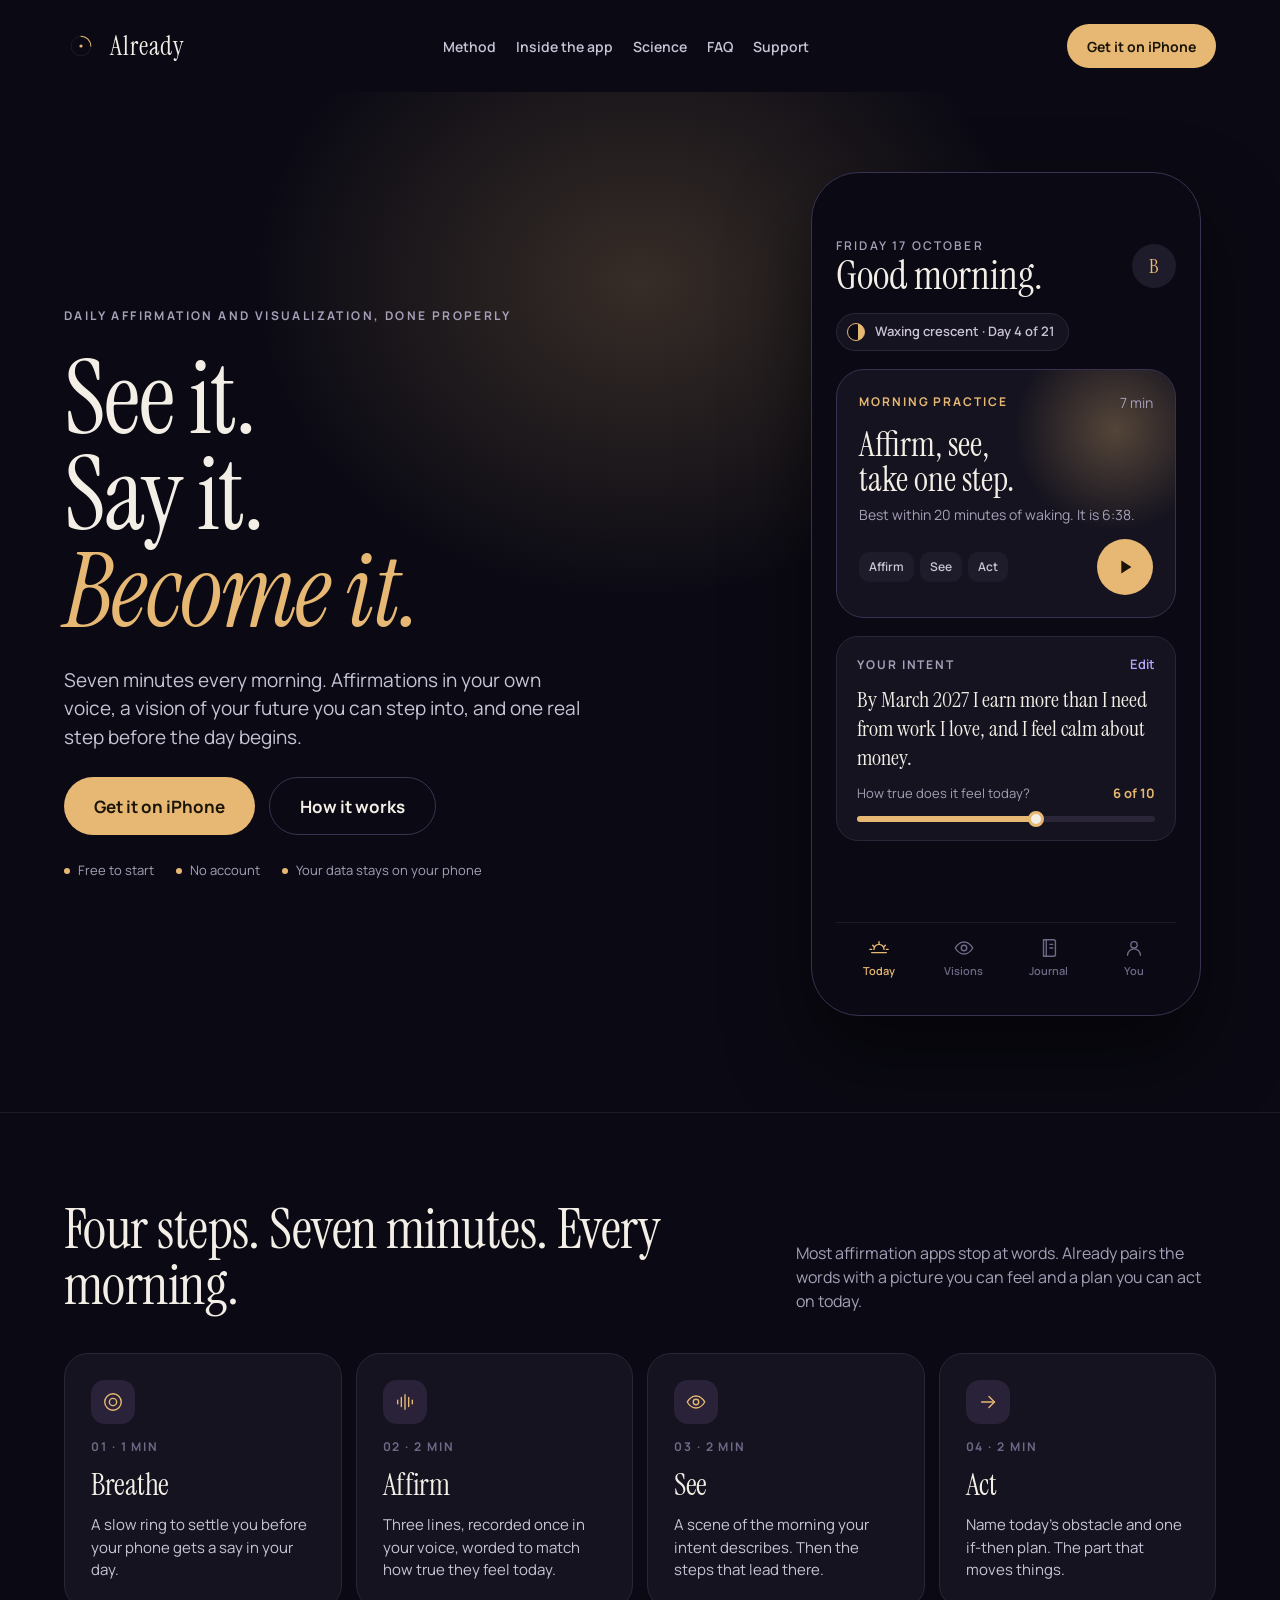
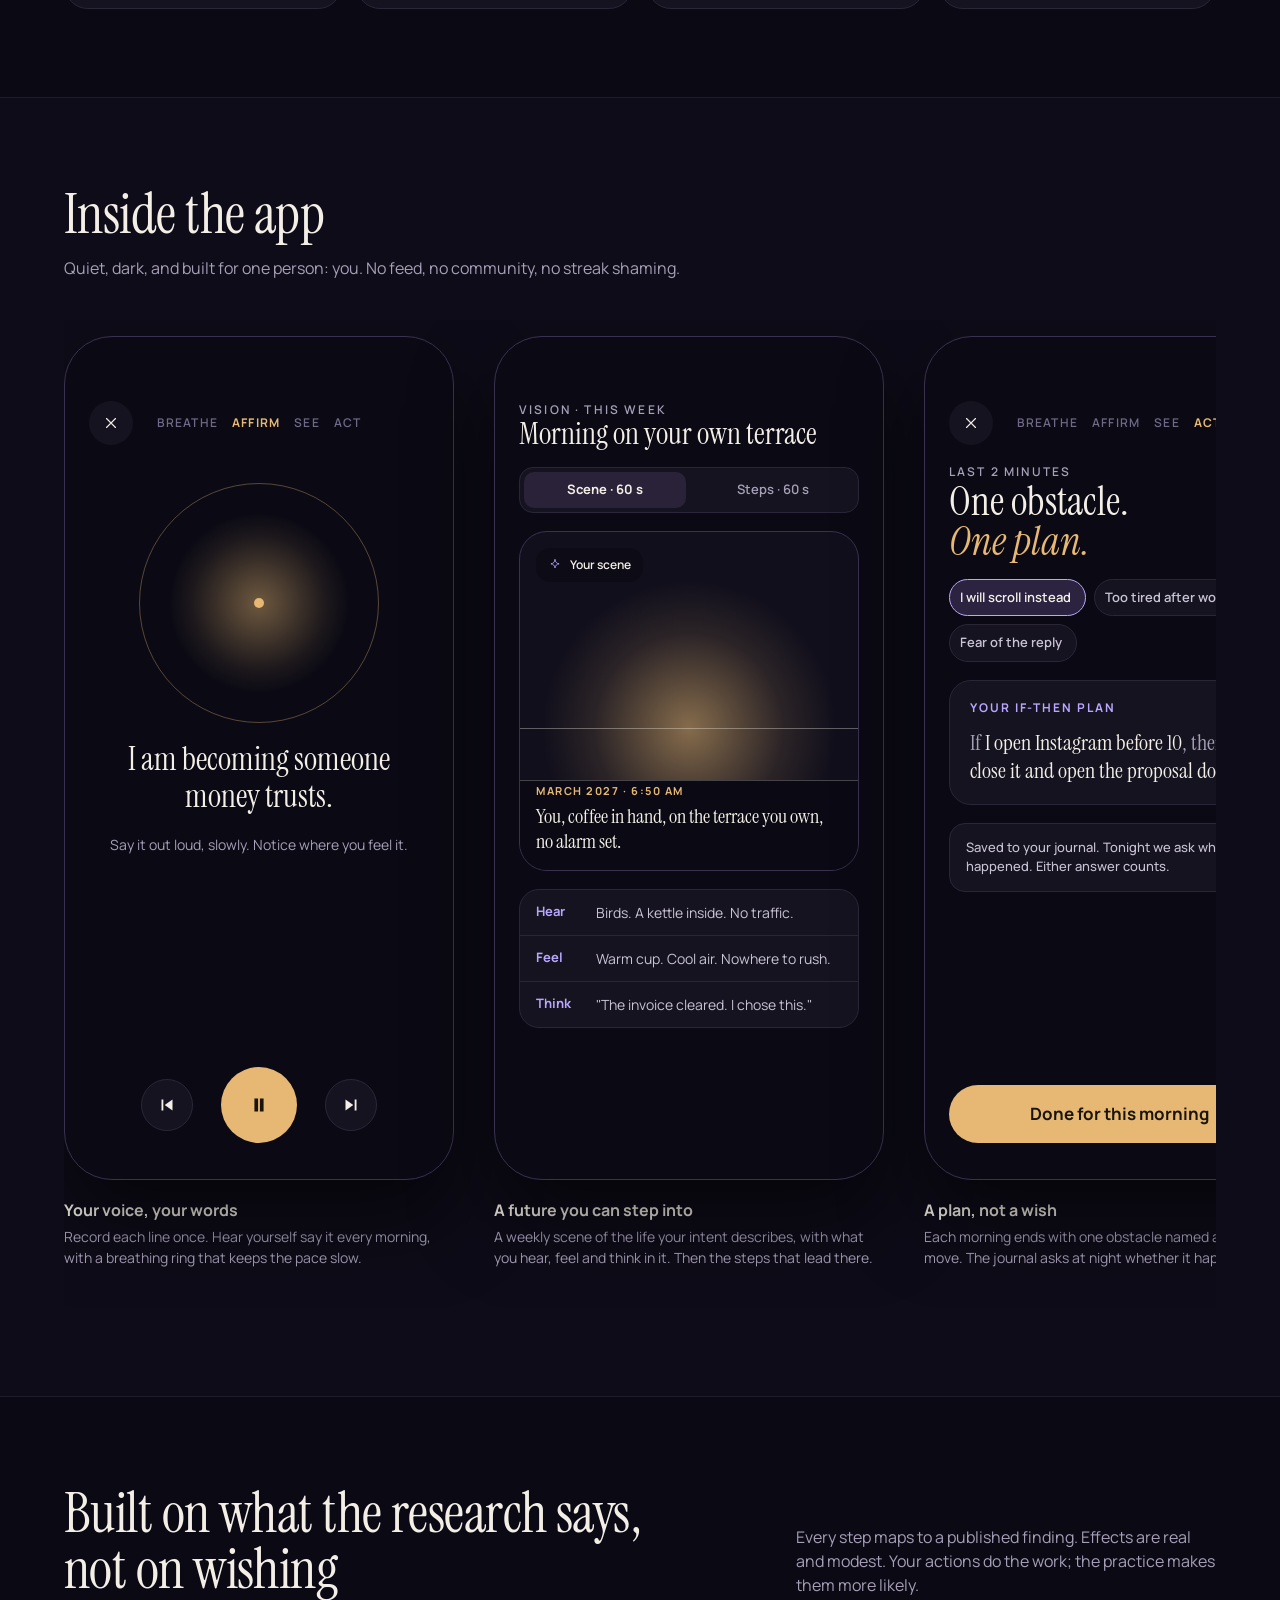
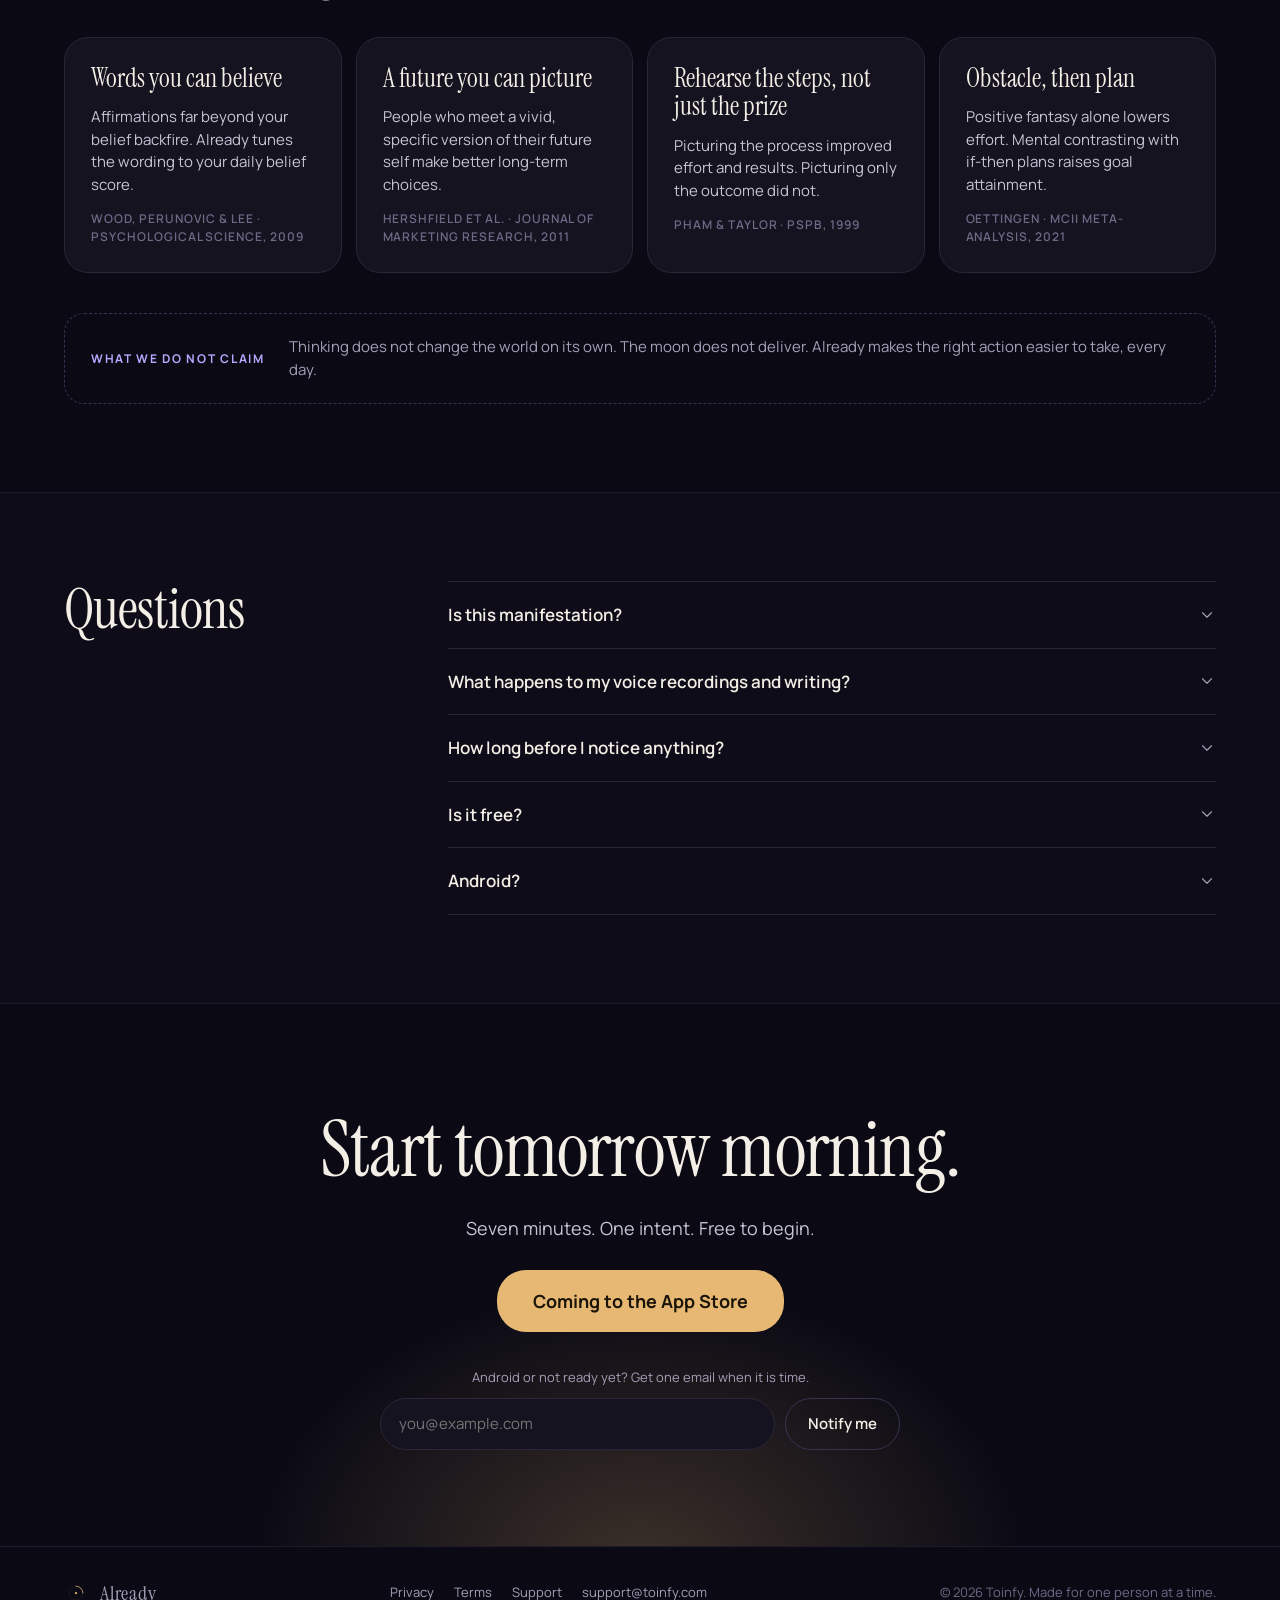
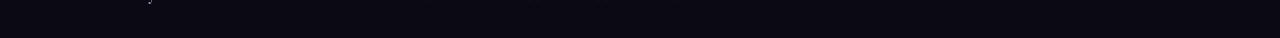
==== index.html @ 77ac3ea3 "Already landing site: home, privacy, terms, support" ====
<!doctype html>
<html lang="en">
<head>
<meta charset="utf-8">
<meta name="viewport" content="width=device-width, initial-scale=1">
<title>Already: See it. Say it. Become it.</title>
<meta name="description" content="A seven-minute daily practice. Affirmations in your own voice, a vision of your future you can step into, and one real step each morning. iPhone first.">
<link rel="canonical" href="https://already.toinfy.com/">
<meta property="og:type" content="website">
<meta property="og:site_name" content="Already">
<meta property="og:title" content="Already: See it. Say it. Become it.">
<meta property="og:description" content="A seven-minute daily practice. Affirm in your voice, see your future self, take one step.">
<meta property="og:url" content="https://already.toinfy.com/">
<meta property="og:image" content="https://already.toinfy.com/og-image.png">
<meta name="twitter:card" content="summary_large_image">
<meta name="theme-color" content="#0B0A14">
<link rel="icon" href="favicon.svg" type="image/svg+xml">
<link rel="icon" href="favicon-32.png" sizes="32x32" type="image/png">
<link rel="apple-touch-icon" href="apple-touch-icon.png">
<link rel="manifest" href="site.webmanifest">
<link rel="preconnect" href="https://fonts.googleapis.com">
<link rel="preconnect" href="https://fonts.gstatic.com" crossorigin>
<link rel="stylesheet" href="https://fonts.googleapis.com/css2?family=Instrument+Serif:ital@0;1&family=Manrope:wght@400;500;600;700&display=swap">
<link rel="stylesheet" href="styles.css">
<script type="application/ld+json">
{"@context":"https://schema.org","@type":"MobileApplication","name":"Already","operatingSystem":"iOS","applicationCategory":"HealthApplication","description":"A seven-minute daily affirmation and visualization practice.","offers":{"@type":"Offer","price":"0","priceCurrency":"USD"},"url":"https://already.toinfy.com/"}
</script>
</head>
<body>
<a class="skip" href="#main">Skip to content</a>
<div class="wrap">
  <header class="site-header">
    <a class="brand" href="#top" aria-label="Already home"><img src="mark.svg" alt="" width="34" height="34">Already</a>
    <nav class="nav" aria-label="Page">
      <a href="#method">Method</a>
      <a href="#inside">Inside the app</a>
      <a href="#science">Science</a>
      <a href="#faq">FAQ</a>
      <a href="support.html">Support</a>
    </nav>
    <a class="btn sm" href="#download">Get it on iPhone</a>
  </header>
</div>

<main id="main">
<section class="hero" id="top" style="border-top:0">
  <div class="glow" aria-hidden="true"></div>
  <div class="wrap">
    <div class="hero-copy">
      <span class="eyebrow">Daily affirmation and visualization, done properly</span>
      <h1>See it.<br>Say it.<br><em>Become it.</em></h1>
      <p class="lede">Seven minutes every morning. Affirmations in your own voice, a vision of your future you can step into, and one real step before the day begins.</p>
      <div class="cta-row">
        <a class="btn" href="#download">Get it on iPhone</a>
        <a class="btn ghost" href="#method">How it works</a>
      </div>
      <div class="trust"><span>Free to start</span><span>No account</span><span>Your data stays on your phone</span></div>
    </div>
    <div class="hero-phone">
      <div class="phone" role="img" aria-label="Today screen of the Already app">
        <div class="p-row">
          <div>
            <div class="p-eyebrow">Friday 17 October</div>
            <div class="p-h">Good morning.</div>
          </div>
          <span style="display:flex;align-items:center;justify-content:center;width:44px;height:44px;border-radius:22px;background:var(--surface-2);color:var(--gold);font-family:var(--serif);font-size:20px">B</span>
        </div>
        <span class="p-chip"><i class="p-moon" aria-hidden="true"></i>Waxing crescent · Day 4 of 21</span>
        <div class="p-card">
          <span class="p-glow" aria-hidden="true"></span>
          <div class="p-row"><span class="lbl">Morning practice</span><span class="sub">7 min</span></div>
          <div><div class="big">Affirm, see,<br>take one step.</div><div class="sub" style="margin-top:6px">Best within 20 minutes of waking. It is 6:38.</div></div>
          <div class="p-row"><div class="p-pills"><span>Affirm</span><span>See</span><span>Act</span></div><span class="p-play"><svg width="22" height="22" viewBox="0 0 24 24" fill="#1A1408" aria-hidden="true"><path d="M8 5v14l11-7z"/></svg></span></div>
        </div>
        <div class="p-box">
          <div class="p-row"><span class="lbl">Your intent</span><span style="font-size:13px;font-weight:600;color:var(--lavender)">Edit</span></div>
          <div class="q">By March 2027 I earn more than I need from work I love, and I feel calm about money.</div>
          <div class="p-row" style="font-size:13px;color:var(--muted)"><span>How true does it feel today?</span><span style="font-weight:700;color:var(--gold)">6 of 10</span></div>
          <div class="p-bar"><i></i><b></b></div>
        </div>
        <div class="p-tabs">
          <span class="on"><svg viewBox="0 0 24 24" fill="none" stroke="currentColor" stroke-width="1.5" stroke-linecap="round" stroke-linejoin="round" aria-hidden="true"><path d="M4 17h16"/><path d="M6.5 13.5a5.5 5.5 0 0 1 11 0"/><path d="M12 5v2M5 9l1.4 1.4M19 9l-1.4 1.4M2 13.5h2M20 13.5h2"/></svg>Today</span>
          <span><svg viewBox="0 0 24 24" fill="none" stroke="currentColor" stroke-width="1.5" stroke-linecap="round" stroke-linejoin="round" aria-hidden="true"><path d="M2.5 12s3.5-6.5 9.5-6.5 9.5 6.5 9.5 6.5-3.5 6.5-9.5 6.5S2.5 12 2.5 12z"/><circle cx="12" cy="12" r="3"/></svg>Visions</span>
          <span><svg viewBox="0 0 24 24" fill="none" stroke="currentColor" stroke-width="1.5" stroke-linecap="round" stroke-linejoin="round" aria-hidden="true"><path d="M6 3h11a2 2 0 0 1 2 2v14a2 2 0 0 1-2 2H6z"/><path d="M9 3v18"/><path d="M13 8h3M13 12h3"/></svg>Journal</span>
          <span><svg viewBox="0 0 24 24" fill="none" stroke="currentColor" stroke-width="1.5" stroke-linecap="round" stroke-linejoin="round" aria-hidden="true"><circle cx="12" cy="8.5" r="3.5"/><path d="M5 20a7 7 0 0 1 14 0"/></svg>You</span>
        </div>
      </div>
    </div>
  </div>
</section>

<section id="method">
  <div class="wrap section">
    <div class="section-head">
      <h2>Four steps. Seven minutes. Every morning.</h2>
      <p>Most affirmation apps stop at words. Already pairs the words with a picture you can feel and a plan you can act on today.</p>
    </div>
    <ol class="cards">
      <li class="card"><span class="tile"><svg viewBox="0 0 24 24" fill="none" stroke="#E6B873" stroke-width="1.5" stroke-linecap="round" stroke-linejoin="round" aria-hidden="true"><circle cx="12" cy="12" r="9"/><circle cx="12" cy="12" r="4"/></svg></span><span class="num">01 · 1 min</span><h3>Breathe</h3><p>A slow ring to settle you before your phone gets a say in your day.</p></li>
      <li class="card"><span class="tile"><svg viewBox="0 0 24 24" fill="none" stroke="#E6B873" stroke-width="1.5" stroke-linecap="round" stroke-linejoin="round" aria-hidden="true"><path d="M4 10v4M8 7v10M12 4v16M16 7v10M20 10v4"/></svg></span><span class="num">02 · 2 min</span><h3>Affirm</h3><p>Three lines, recorded once in your voice, worded to match how true they feel today.</p></li>
      <li class="card"><span class="tile"><svg viewBox="0 0 24 24" fill="none" stroke="#E6B873" stroke-width="1.5" stroke-linecap="round" stroke-linejoin="round" aria-hidden="true"><path d="M2.5 12s3.5-6.5 9.5-6.5 9.5 6.5 9.5 6.5-3.5 6.5-9.5 6.5S2.5 12 2.5 12z"/><circle cx="12" cy="12" r="3"/></svg></span><span class="num">03 · 2 min</span><h3>See</h3><p>A scene of the morning your intent describes. Then the steps that lead there.</p></li>
      <li class="card"><span class="tile"><svg viewBox="0 0 24 24" fill="none" stroke="#E6B873" stroke-width="1.5" stroke-linecap="round" stroke-linejoin="round" aria-hidden="true"><path d="M5 12h14"/><path d="M13 6l6 6-6 6"/></svg></span><span class="num">04 · 2 min</span><h3>Act</h3><p>Name today's obstacle and one if-then plan. The part that moves things.</p></li>
    </ol>
  </div>
</section>

<section id="inside" class="alt">
  <div class="wrap section">
    <div class="section-head" style="flex-direction:column;align-items:flex-start;gap:14px">
      <h2>Inside the app</h2>
      <p style="max-width:640px">Quiet, dark, and built for one person: you. No feed, no community, no streak shaming.</p>
    </div>
    <div class="phones">
      <figure>
        <div class="phone" role="img" aria-label="Session screen during the Affirm step">
          <div class="p-row"><span style="width:44px;height:44px;border-radius:22px;background:var(--surface);display:flex;align-items:center;justify-content:center"><svg width="18" height="18" viewBox="0 0 24 24" fill="none" stroke="#F3EFE6" stroke-width="1.5" stroke-linecap="round" aria-hidden="true"><path d="M6 6l12 12M18 6L6 18"/></svg></span><ol class="p-phases"><li>Breathe</li><li class="on">Affirm</li><li>See</li><li>Act</li></ol><span style="width:44px"></span></div>
          <div class="ring-wrap" aria-hidden="true"><span class="ring-1"></span><span class="ring-2"></span><span class="ring-dot"></span></div>
          <div class="p-line">I am becoming someone money trusts.</div>
          <div class="p-hint">Say it out loud, slowly. Notice where you feel it.</div>
          <div class="p-controls" aria-hidden="true"><span><svg viewBox="0 0 24 24" fill="#F3EFE6"><path d="M6 6h2v12H6zm3.5 6l8.5 6V6z"/></svg></span><span class="main"><svg viewBox="0 0 24 24" fill="#1A1408"><path d="M7 5h4v14H7zm6 0h4v14h-4z"/></svg></span><span><svg viewBox="0 0 24 24" fill="#F3EFE6"><path d="M16 6h2v12h-2zM6 18l8.5-6L6 6z"/></svg></span></div>
        </div>
        <figcaption><b>Your voice, your words</b><span>Record each line once. Hear yourself say it every morning, with a breathing ring that keeps the pace slow.</span></figcaption>
      </figure>
      <figure>
        <div class="phone" role="img" aria-label="Vision screen with a generated scene">
          <div><div class="p-eyebrow">Vision · This week</div><div class="p-h" style="font-size:30px">Morning on your own terrace</div></div>
          <div class="p-seg"><span class="on">Scene · 60 s</span><span>Steps · 60 s</span></div>
          <div class="p-scene"><span class="sun" aria-hidden="true"></span><span class="horizon" aria-hidden="true"></span><span class="floor" aria-hidden="true"></span><span class="tag"><svg width="14" height="14" viewBox="0 0 24 24" fill="none" stroke="#B9A7FF" stroke-width="1.5" stroke-linecap="round" stroke-linejoin="round" aria-hidden="true"><path d="M12 3c.6 4.2 2.8 6.4 7 7-4.2.6-6.4 2.8-7 7-.6-4.2-2.8-6.4-7-7 4.2-.6 6.4-2.8 7-7z"/></svg>Your scene</span><div class="cap"><small>March 2027 · 6:50 am</small><span>You, coffee in hand, on the terrace you own, no alarm set.</span></div></div>
          <div class="p-sense"><div><b>Hear</b>Birds. A kettle inside. No traffic.</div><div><b>Feel</b>Warm cup. Cool air. Nowhere to rush.</div><div><b>Think</b>"The invoice cleared. I chose this."</div></div>
        </div>
        <figcaption><b>A future you can step into</b><span>A weekly scene of the life your intent describes, with what you hear, feel and think in it. Then the steps that lead there.</span></figcaption>
      </figure>
      <figure>
        <div class="phone" role="img" aria-label="Act step with an if-then plan">
          <div class="p-row"><span style="width:44px;height:44px;border-radius:22px;background:var(--surface);display:flex;align-items:center;justify-content:center"><svg width="18" height="18" viewBox="0 0 24 24" fill="none" stroke="#F3EFE6" stroke-width="1.5" stroke-linecap="round" aria-hidden="true"><path d="M6 6l12 12M18 6L6 18"/></svg></span><ol class="p-phases"><li>Breathe</li><li>Affirm</li><li>See</li><li class="on">Act</li></ol><span style="width:44px"></span></div>
          <div><div class="p-eyebrow">Last 2 minutes</div><div class="p-h">One obstacle.<br><em style="color:var(--gold)">One plan.</em></div></div>
          <div style="display:flex;flex-wrap:wrap;gap:8px"><span class="p-chip" style="border-color:var(--lavender);background:#2B2340;color:var(--text)">I will scroll instead</span><span class="p-chip">Too tired after work</span><span class="p-chip">Fear of the reply</span></div>
          <div class="p-box"><span class="lbl" style="color:var(--lavender)">Your if-then plan</span><div class="q"><span style="color:var(--muted)">If</span> I open Instagram before 10<span style="color:var(--muted)">, then I will</span> close it and open the proposal doc.</div></div>
          <div class="p-chip" style="align-self:stretch;border-radius:16px;padding:14px 16px;font-weight:500">Saved to your journal. Tonight we ask whether it happened. Either answer counts.</div>
          <span class="btn" style="margin-top:auto">Done for this morning</span>
        </div>
        <figcaption><b>A plan, not a wish</b><span>Each morning ends with one obstacle named and one if-then move. The journal asks at night whether it happened.</span></figcaption>
      </figure>
    </div>
  </div>
</section>

<section id="science">
  <div class="wrap section">
    <div class="section-head">
      <h2>Built on what the research says, not on wishing</h2>
      <p>Every step maps to a published finding. Effects are real and modest. Your actions do the work; the practice makes them more likely.</p>
    </div>
    <div class="cards">
      <div class="card"><span class="t26" style="font-family:var(--serif)">Words you can believe</span><p>Affirmations far beyond your belief backfire. Already tunes the wording to your daily belief score.</p><span class="cite">Wood, Perunovic &amp; Lee · Psychological Science, 2009</span></div>
      <div class="card"><span class="t26" style="font-family:var(--serif)">A future you can picture</span><p>People who meet a vivid, specific version of their future self make better long-term choices.</p><span class="cite">Hershfield et al. · Journal of Marketing Research, 2011</span></div>
      <div class="card"><span class="t26" style="font-family:var(--serif)">Rehearse the steps, not just the prize</span><p>Picturing the process improved effort and results. Picturing only the outcome did not.</p><span class="cite">Pham &amp; Taylor · PSPB, 1999</span></div>
      <div class="card"><span class="t26" style="font-family:var(--serif)">Obstacle, then plan</span><p>Positive fantasy alone lowers effort. Mental contrasting with if-then plans raises goal attainment.</p><span class="cite">Oettingen · MCII meta-analysis, 2021</span></div>
    </div>
    <div class="claim"><b>What we do not claim</b><span>Thinking does not change the world on its own. The moon does not deliver. Already makes the right action easier to take, every day.</span></div>
  </div>
</section>

<section id="faq" class="alt">
  <div class="wrap faq-grid">
    <h2>Questions</h2>
    <div class="faq">
      <details><summary><span>Is this manifestation?</span><svg width="18" height="18" viewBox="0 0 24 24" fill="none" stroke="#A69FB8" stroke-width="1.5" stroke-linecap="round" stroke-linejoin="round" aria-hidden="true"><path d="M6 9l6 6 6-6"/></svg></summary><p>It is the part of manifestation that holds up: a specific intent, believable self-talk, vivid rehearsal, and a daily action. We leave out the promises.</p></details>
      <details><summary><span>What happens to my voice recordings and writing?</span><svg width="18" height="18" viewBox="0 0 24 24" fill="none" stroke="#A69FB8" stroke-width="1.5" stroke-linecap="round" stroke-linejoin="round" aria-hidden="true"><path d="M6 9l6 6 6-6"/></svg></summary><p>Nothing leaves your phone. Recordings, your writing and your journal are stored only on the device. There is no account to create. Details in the <a href="privacy.html">privacy policy</a>.</p></details>
      <details><summary><span>How long before I notice anything?</span><svg width="18" height="18" viewBox="0 0 24 24" fill="none" stroke="#A69FB8" stroke-width="1.5" stroke-linecap="round" stroke-linejoin="round" aria-hidden="true"><path d="M6 9l6 6 6-6"/></svg></summary><p>Most people feel calmer in the first week. Belief scores usually move over the first 21-day cycle. Habits take closer to two months, so the app is built for the long run.</p></details>
      <details><summary><span>Is it free?</span><svg width="18" height="18" viewBox="0 0 24 24" fill="none" stroke="#A69FB8" stroke-width="1.5" stroke-linecap="round" stroke-linejoin="round" aria-hidden="true"><path d="M6 9l6 6 6-6"/></svg></summary><p>Yes, with no subscription and no account. If generating scenes ever costs more than we can cover, the app may carry a one-time price. Nothing inside it is locked behind payment.</p></details>
      <details><summary><span>Android?</span><svg width="18" height="18" viewBox="0 0 24 24" fill="none" stroke="#A69FB8" stroke-width="1.5" stroke-linecap="round" stroke-linejoin="round" aria-hidden="true"><path d="M6 9l6 6 6-6"/></svg></summary><p>iPhone first. Android follows. Leave your email below and we will tell you the day it ships.</p></details>
    </div>
  </div>
</section>

<section id="download" class="download">
  <div class="glow" aria-hidden="true"></div>
  <div class="wrap">
    <h2>Start tomorrow morning.</h2>
    <p>Seven minutes. One intent. Free to begin.</p>
    <a class="btn lg" href="#download" id="store-link">Coming to the App Store</a>
    <form class="notify" action="mailto:support@toinfy.com?subject=Notify%20me%20about%20Already" method="get" enctype="text/plain">
      <label for="notify-email">Android or not ready yet? Get one email when it is time.</label>
      <input id="notify-email" name="email" type="email" placeholder="you@example.com" autocomplete="email" required>
      <button type="submit">Notify me</button>
    </form>
  </div>
</section>
</main>

<footer class="site-footer">
  <div class="wrap">
    <a class="brand" href="#top"><img src="mark.svg" alt="" width="24" height="24">Already</a>
    <nav aria-label="Footer">
      <a href="privacy.html">Privacy</a>
      <a href="terms.html">Terms</a>
      <a href="support.html">Support</a>
      <a href="mailto:support@toinfy.com">support@toinfy.com</a>
    </nav>
    <span>© 2026 Toinfy. Made for one person at a time.</span>
  </div>
</footer>
</body>
</html>
---- styles.css ----
:root{--ground:#0B0A14;--ground-2:#0E0C18;--surface:#15131F;--surface-2:#1E1B2B;--tile:#2A2238;--line:#2A2638;--line-2:#3A3150;--text:#F3EFE6;--text-2:#C9C3D6;--muted:#A69FB8;--faint:#6F6887;--gold:#E6B873;--gold-2:#F3D08F;--lavender:#B9A7FF;--serif:'Instrument Serif',Georgia,serif;--sans:'Manrope',system-ui,-apple-system,sans-serif}
*{box-sizing:border-box}
html{scroll-behavior:smooth}
body{margin:0;background:var(--ground);color:var(--text);font-family:var(--sans);line-height:1.5;-webkit-font-smoothing:antialiased}
a{color:var(--gold)}a:hover{color:var(--gold-2)}
img,svg{display:block;max-width:100%}
h1,h2,h3{font-family:var(--serif);font-weight:400;margin:0;letter-spacing:-.01em}
p{margin:0}
.wrap{max-width:1200px;margin:0 auto;padding:0 24px}
.site-header{display:flex;align-items:center;justify-content:space-between;flex-wrap:wrap;gap:12px 24px;padding:24px 0}
.brand{display:inline-flex;align-items:center;gap:12px;color:var(--text);text-decoration:none;font-family:var(--serif);font-size:26px;letter-spacing:.04em}
.brand svg{width:34px;height:34px}
.nav{display:flex;flex-wrap:wrap;gap:4px 20px;font-size:14px;font-weight:600}
.nav a{color:var(--text-2);text-decoration:none;padding:10px 0}
.nav a:hover{color:var(--text)}
.btn{display:inline-flex;align-items:center;justify-content:center;gap:10px;height:58px;padding:0 30px;border-radius:29px;background:var(--gold);color:#1A1408;font-size:17px;font-weight:700;text-decoration:none;border:0;cursor:pointer;font-family:var(--sans)}
.btn:hover{background:var(--gold-2);color:#1A1408}
.btn.sm{height:44px;padding:0 20px;font-size:14px}
.btn.lg{height:62px;padding:0 36px;font-size:18px}
.btn.ghost{background:transparent;color:var(--text);border:1px solid var(--line-2)}
.btn.ghost:hover{background:var(--surface);color:var(--text)}
.eyebrow{font-size:12px;font-weight:700;letter-spacing:.2em;text-transform:uppercase;color:var(--muted)}
.hero{position:relative;overflow:hidden}
.hero .glow{position:absolute;left:50%;top:-260px;transform:translateX(-50%);width:1100px;height:900px;border-radius:50%;background:radial-gradient(closest-side,rgba(230,184,115,.2),rgba(230,184,115,0) 70%);pointer-events:none}
.hero .wrap{position:relative;display:flex;flex-wrap:wrap;align-items:center;gap:48px;padding-top:56px;padding-bottom:72px}
.hero-copy{flex:1 1 460px;min-width:0;display:flex;flex-direction:column;gap:26px}
.hero h1{font-size:clamp(56px,8vw,104px);line-height:.94;letter-spacing:-.015em}
.hero h1 em{color:var(--gold);font-style:italic}
.lede{max-width:520px;font-size:19px;color:var(--text-2)}
.cta-row{display:flex;flex-wrap:wrap;align-items:center;gap:14px}
.trust{display:flex;flex-wrap:wrap;gap:10px 22px;font-size:13px;color:var(--muted)}
.trust span{display:flex;align-items:center;gap:8px}
.trust span::before{content:"";width:6px;height:6px;border-radius:3px;background:var(--gold)}
.hero-phone{flex:0 1 420px;display:flex;justify-content:center;padding:24px 0}
section{border-top:1px solid #1E1B2B}
section.alt{background:var(--ground-2)}
.section{display:flex;flex-direction:column;gap:40px;padding-top:88px;padding-bottom:88px}
.section-head{display:flex;flex-wrap:wrap;align-items:flex-end;justify-content:space-between;gap:16px 40px}
.section-head h2{font-size:clamp(36px,4.5vw,56px);line-height:1;max-width:620px}
.section-head p{max-width:420px;font-size:16px;color:var(--muted)}
.cards{list-style:none;margin:0;padding:0;display:grid;grid-template-columns:repeat(auto-fit,minmax(240px,1fr));gap:14px}
.card{display:flex;flex-direction:column;gap:14px;padding:26px;border-radius:24px;background:var(--surface);border:1px solid var(--line)}
.card .tile{display:flex;align-items:center;justify-content:center;width:44px;height:44px;border-radius:14px;background:var(--tile)}
.card .tile svg{width:22px;height:22px}
.card .num{font-size:12px;font-weight:700;letter-spacing:.16em;text-transform:uppercase;color:var(--faint)}
.card h3{font-size:30px;line-height:1}
.card .t26{font-size:26px;line-height:1.1}
.card p{font-size:15px;color:var(--text-2)}
.card .cite{font-size:12px;font-weight:600;letter-spacing:.08em;text-transform:uppercase;color:var(--faint)}
.phones{display:flex;gap:40px;overflow-x:auto;padding:16px 4px 40px;align-items:flex-start;scroll-snap-type:x proximity}
.phones figure{margin:0;display:flex;flex-direction:column;gap:18px;flex-shrink:0;scroll-snap-align:start}
.phones figcaption{display:flex;flex-direction:column;gap:4px;max-width:390px}
.phones figcaption b{font-size:16px}
.phones figcaption span{font-size:14px;color:var(--muted)}
.phone{position:relative;width:390px;height:844px;border-radius:48px;overflow:hidden;background:var(--ground);border:1px solid var(--line-2);box-shadow:0 40px 80px rgba(0,0,0,.55);padding:64px 24px 36px;display:flex;flex-direction:column;gap:18px}
@media (max-width:440px){.phone{width:min(390px,calc(100vw - 48px));height:auto;min-height:720px}}
.p-row{display:flex;align-items:center;justify-content:space-between;gap:12px}
.p-eyebrow{font-size:12px;font-weight:600;letter-spacing:.18em;text-transform:uppercase;color:var(--muted)}
.p-h{font-family:var(--serif);font-size:40px;line-height:1}
.p-chip{display:inline-flex;align-items:center;gap:10px;padding:8px 14px 8px 10px;border-radius:20px;background:var(--surface);border:1px solid var(--line);font-size:13px;font-weight:600;color:var(--text-2);align-self:flex-start}
.p-moon{width:18px;height:18px;border-radius:9px;background:linear-gradient(90deg,var(--ground) 60%,var(--gold) 60%);border:1.5px solid var(--gold)}
.p-card{position:relative;overflow:hidden;display:flex;flex-direction:column;justify-content:space-between;gap:14px;padding:22px;border-radius:28px;background:var(--surface);border:1px solid var(--line-2)}
.p-card .p-glow{position:absolute;right:-80px;top:-80px;width:280px;height:280px;border-radius:50%;background:radial-gradient(closest-side,rgba(230,184,115,.3),rgba(230,184,115,0) 72%)}
.p-card>*{position:relative}
.p-card .lbl{font-size:12px;font-weight:700;letter-spacing:.16em;text-transform:uppercase;color:var(--gold)}
.p-card .big{font-family:var(--serif);font-size:34px;line-height:1.05}
.p-card .sub{font-size:14px;color:var(--muted)}
.p-pills{display:flex;gap:6px}
.p-pills span{font-size:12px;font-weight:600;padding:6px 10px;border-radius:10px;background:var(--surface-2);color:var(--text-2)}
.p-play{display:flex;align-items:center;justify-content:center;width:56px;height:56px;border-radius:28px;background:var(--gold)}
.p-box{display:flex;flex-direction:column;gap:12px;padding:18px 20px;border-radius:22px;background:var(--surface);border:1px solid var(--line)}
.p-box .lbl{font-size:12px;font-weight:700;letter-spacing:.16em;text-transform:uppercase;color:var(--muted)}
.p-box .q{font-family:var(--serif);font-size:22px;line-height:1.3}
.p-bar{position:relative;height:6px;border-radius:3px;background:var(--line)}
.p-bar i{position:absolute;left:0;top:0;height:6px;width:60%;border-radius:3px;background:var(--gold)}
.p-bar b{position:absolute;left:60%;top:-5px;width:16px;height:16px;margin-left:-8px;border-radius:8px;background:var(--text);border:3px solid var(--gold)}
.p-tabs{margin-top:auto;display:flex;justify-content:space-around;align-items:center;padding-top:14px;border-top:1px solid #1E1B2B;font-size:11px;font-weight:600;color:var(--faint)}
.p-tabs span{display:flex;flex-direction:column;align-items:center;gap:4px;width:72px}
.p-tabs span.on{color:var(--gold)}
.p-tabs svg{width:22px;height:22px}
.p-phases{list-style:none;margin:0;padding:0;display:flex;gap:14px;font-size:12px;font-weight:600;letter-spacing:.1em;text-transform:uppercase;color:var(--faint)}
.p-phases .on{color:var(--gold);font-weight:700}
.ring-wrap{position:relative;width:240px;height:240px;margin:20px auto 0;display:flex;align-items:center;justify-content:center}
.ring-wrap span{position:absolute;border-radius:50%}
.ring-1{width:240px;height:240px;border:1px solid rgba(230,184,115,.35);animation:breathe 8s ease-in-out infinite}
.ring-2{width:180px;height:180px;background:radial-gradient(closest-side,rgba(230,184,115,.45),rgba(230,184,115,.08) 75%,rgba(230,184,115,0));animation:breathe 8s ease-in-out infinite;animation-delay:-.6s}
.ring-dot{width:10px;height:10px;background:var(--gold)}
@keyframes breathe{0%,100%{transform:scale(.78);opacity:.55}50%{transform:scale(1);opacity:1}}
@media (prefers-reduced-motion:reduce){.ring-1,.ring-2{animation:none}}
.p-line{text-align:center;font-family:var(--serif);font-size:32px;line-height:1.18;padding:0 8px}
.p-hint{text-align:center;font-size:14px;color:var(--muted)}
.p-controls{display:flex;align-items:center;justify-content:center;gap:28px;margin-top:auto}
.p-controls span{display:flex;align-items:center;justify-content:center;width:52px;height:52px;border-radius:26px;border:1px solid var(--line);background:var(--surface)}
.p-controls span.main{width:76px;height:76px;border-radius:38px;background:var(--gold);border:0}
.p-controls svg{width:22px;height:22px}
.p-seg{display:flex;gap:6px;padding:4px;border-radius:14px;background:var(--surface);border:1px solid var(--line)}
.p-seg span{flex:1;height:36px;display:flex;align-items:center;justify-content:center;border-radius:10px;font-size:13px;font-weight:600;color:var(--muted)}
.p-seg span.on{background:var(--tile);color:var(--text);font-weight:700}
.p-scene{position:relative;height:340px;border-radius:28px;overflow:hidden;background:#110F1C;border:1px solid var(--line-2)}
.p-scene .sun{position:absolute;left:50%;top:58%;transform:translate(-50%,-50%);width:420px;height:420px;border-radius:50%;background:radial-gradient(closest-side,rgba(230,184,115,.55),rgba(230,184,115,.12) 45%,rgba(230,184,115,0) 70%)}
.p-scene .horizon{position:absolute;left:0;right:0;top:58%;height:1px;background:rgba(243,239,230,.35)}
.p-scene .floor{position:absolute;left:0;right:0;bottom:0;height:90px;background:var(--ground);border-top:1px solid rgba(243,239,230,.25)}
.p-scene .tag{position:absolute;left:16px;top:16px;display:flex;align-items:center;gap:8px;padding:8px 12px;border-radius:14px;background:rgba(11,10,20,.72);font-size:12px;font-weight:600}
.p-scene .cap{position:absolute;left:16px;right:16px;bottom:16px;display:flex;flex-direction:column;gap:4px}
.p-scene .cap small{font-size:11px;font-weight:700;letter-spacing:.14em;text-transform:uppercase;color:var(--gold)}
.p-scene .cap span{font-family:var(--serif);font-size:20px;line-height:1.25}
.p-sense{display:flex;flex-direction:column;border-radius:20px;background:var(--surface);border:1px solid var(--line);overflow:hidden}
.p-sense div{display:flex;gap:12px;padding:12px 16px;border-bottom:1px solid var(--line);font-size:14px;color:var(--text-2)}
.p-sense div:last-child{border-bottom:0}
.p-sense b{font-size:13px;color:var(--lavender);width:48px;flex-shrink:0}
.claim{display:flex;flex-wrap:wrap;align-items:center;gap:12px 24px;padding:22px 26px;border-radius:20px;border:1px dashed var(--line-2)}
.claim b{font-size:12px;font-weight:700;letter-spacing:.14em;text-transform:uppercase;color:var(--lavender)}
.claim span{flex:1 1 400px;font-size:15px;color:var(--muted)}
.faq-grid{display:flex;flex-wrap:wrap;gap:40px 64px;padding-top:88px;padding-bottom:88px}
.faq-grid h2{flex:0 1 320px;font-size:clamp(36px,4.5vw,56px);line-height:1}
.faq{flex:1 1 520px;min-width:0;display:flex;flex-direction:column}
.faq details{border-top:1px solid var(--line);padding:20px 0}
.faq details:last-child{border-bottom:1px solid var(--line)}
.faq summary{display:flex;align-items:center;justify-content:space-between;gap:16px;font-size:17px;font-weight:600;list-style:none;cursor:pointer}
.faq summary::-webkit-details-marker{display:none}
.faq summary svg{flex-shrink:0;transition:transform .2s}
.faq details[open] summary svg{transform:rotate(180deg)}
.faq p{margin-top:14px;font-size:15px;line-height:1.6;color:var(--muted)}
.download{position:relative;overflow:hidden}
.download .glow{position:absolute;left:50%;bottom:-420px;transform:translateX(-50%);width:1100px;height:800px;border-radius:50%;background:radial-gradient(closest-side,rgba(230,184,115,.22),rgba(230,184,115,0) 70%);pointer-events:none}
.download .wrap{position:relative;display:flex;flex-direction:column;align-items:center;text-align:center;gap:28px;max-width:760px;padding-top:110px;padding-bottom:96px}
.download h2{font-size:clamp(44px,6vw,80px);line-height:.96}
.download p{font-size:18px;color:var(--text-2)}
.notify{display:flex;flex-wrap:wrap;justify-content:center;gap:10px;width:100%;max-width:520px;margin-top:8px}
.notify label{width:100%;font-size:13px;color:var(--muted)}
.notify input{flex:1 1 260px;height:52px;padding:0 18px;border-radius:26px;border:1px solid var(--line);background:var(--surface);color:var(--text);font-family:var(--sans);font-size:15px;outline:none}
.notify input:focus{border-color:var(--gold)}
.notify button{height:52px;padding:0 22px;border-radius:26px;border:1px solid var(--line-2);background:transparent;color:var(--text);font-family:var(--sans);font-size:15px;font-weight:600;cursor:pointer}
.site-footer{border-top:1px solid #1E1B2B}
.site-footer .wrap{display:flex;flex-wrap:wrap;align-items:center;justify-content:space-between;gap:12px 24px;padding-top:28px;padding-bottom:28px;font-size:13px;color:var(--faint)}
.site-footer .brand{font-size:20px;color:var(--muted)}
.site-footer nav{display:flex;flex-wrap:wrap;gap:6px 20px}
.site-footer nav a{color:var(--muted);text-decoration:none;padding:8px 0}
.doc{max-width:760px;margin:0 auto;padding:40px 24px 96px}
.doc header{display:flex;flex-direction:column;gap:12px;padding-bottom:32px;border-bottom:1px solid var(--line);margin-bottom:32px}
.doc h1{font-size:clamp(40px,6vw,64px);line-height:1}
.doc .meta{font-size:14px;color:var(--muted)}
.doc h2{font-size:30px;line-height:1.1;margin:40px 0 12px}
.doc h3{font-size:22px;line-height:1.2;margin:28px 0 8px;font-family:var(--sans);font-weight:700}
.doc p,.doc li{font-size:16px;line-height:1.65;color:var(--text-2)}
.doc ul{padding-left:22px;margin:8px 0 16px}
.doc li{margin:6px 0}
.doc .note{padding:18px 20px;border-radius:16px;background:var(--surface);border:1px solid var(--line);color:var(--muted);font-size:15px}
.doc table{width:100%;border-collapse:collapse;font-size:15px;margin:12px 0 20px}
.doc th,.doc td{text-align:left;padding:10px 12px;border-bottom:1px solid var(--line);vertical-align:top;color:var(--text-2)}
.doc th{color:var(--muted);font-weight:600;font-size:13px;letter-spacing:.06em;text-transform:uppercase}
.doc .ph{color:var(--gold)}
.skip{position:absolute;left:-9999px;top:auto}
.skip:focus{left:24px;top:24px;background:var(--gold);color:#1A1408;padding:10px 14px;border-radius:10px;z-index:10}
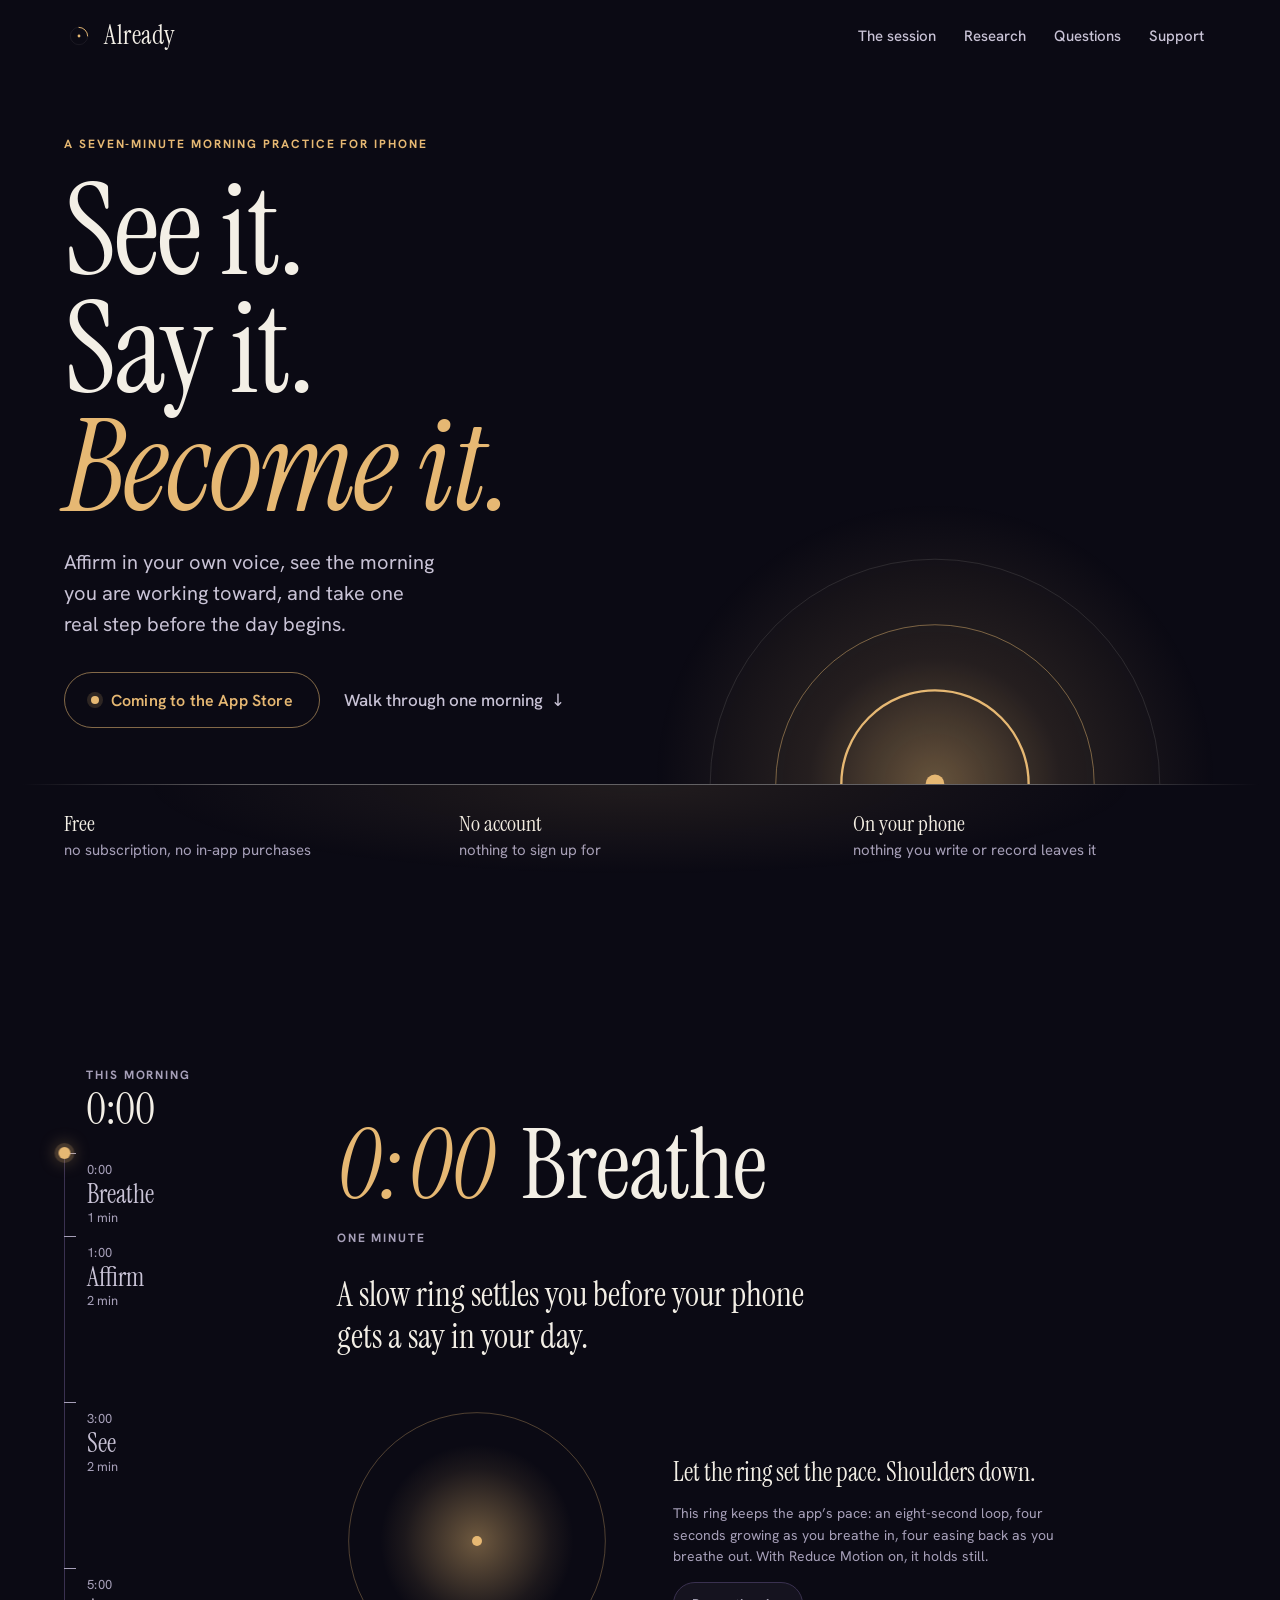
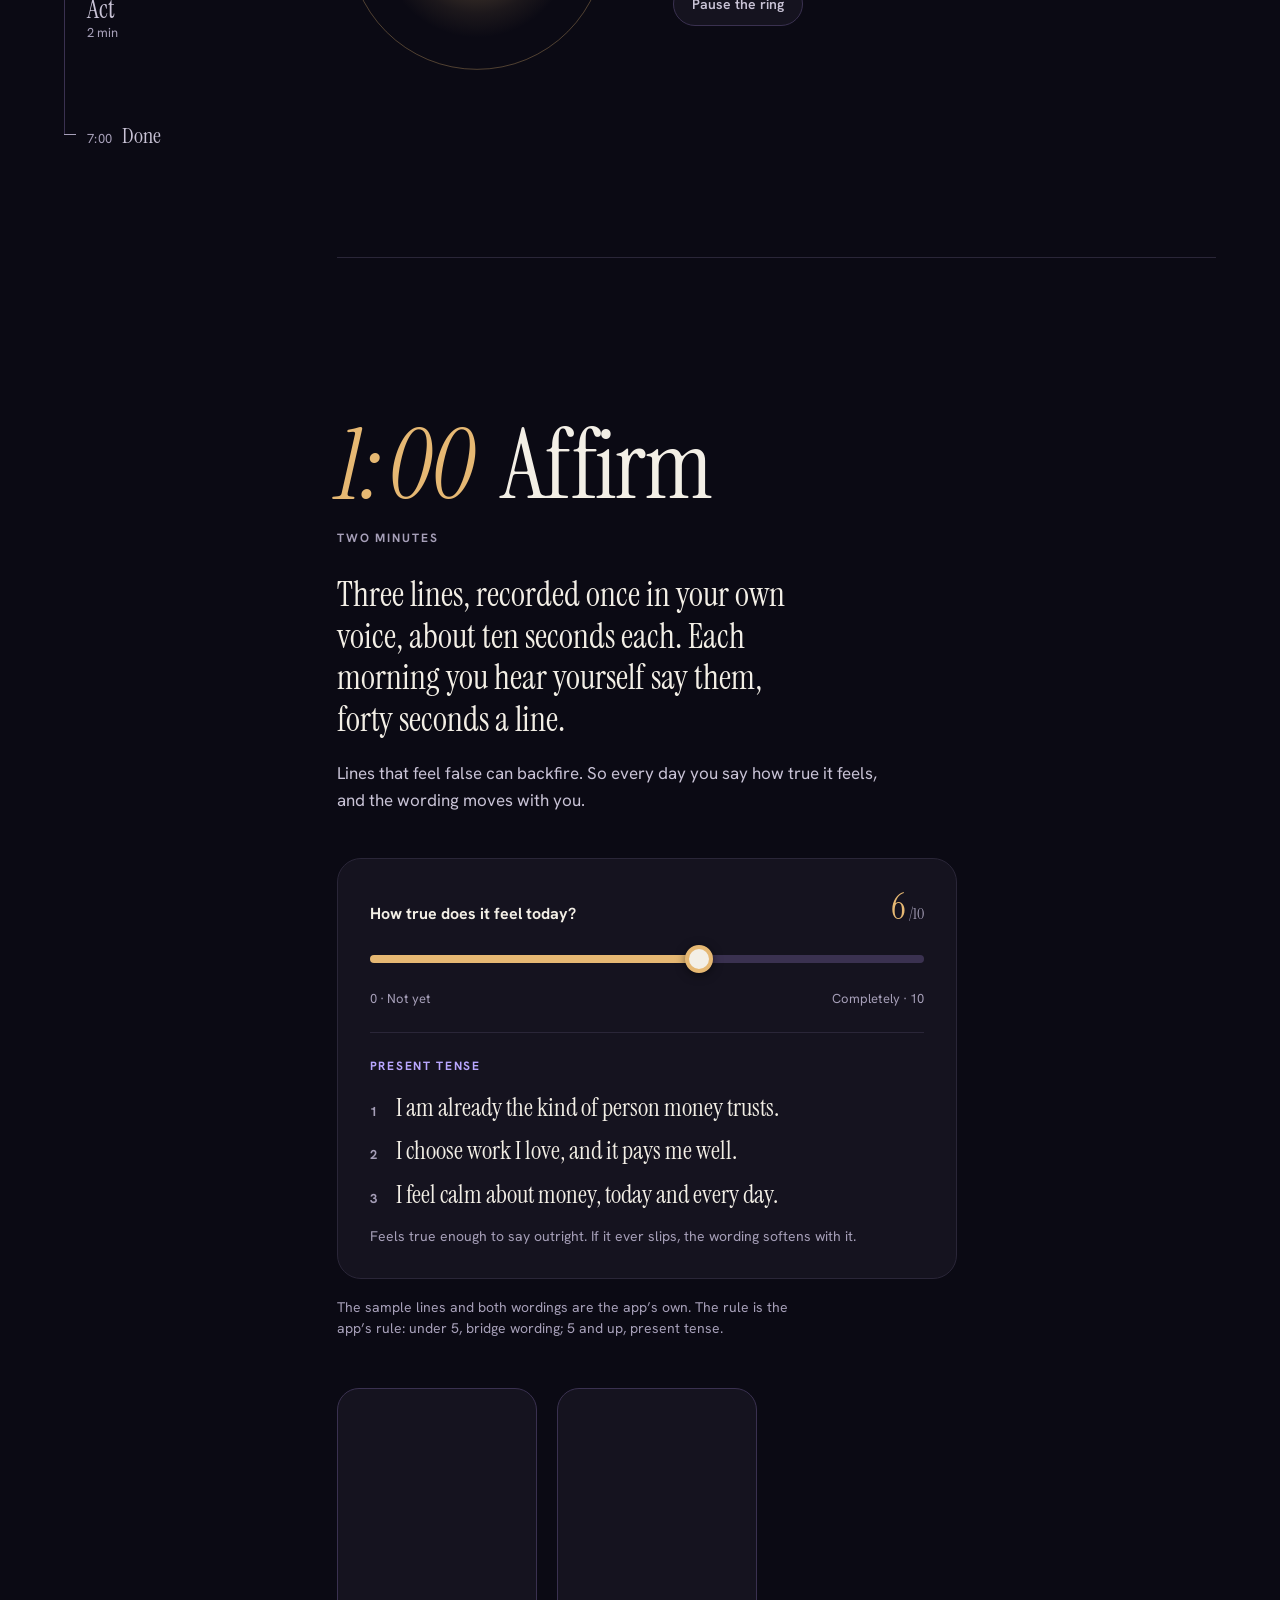
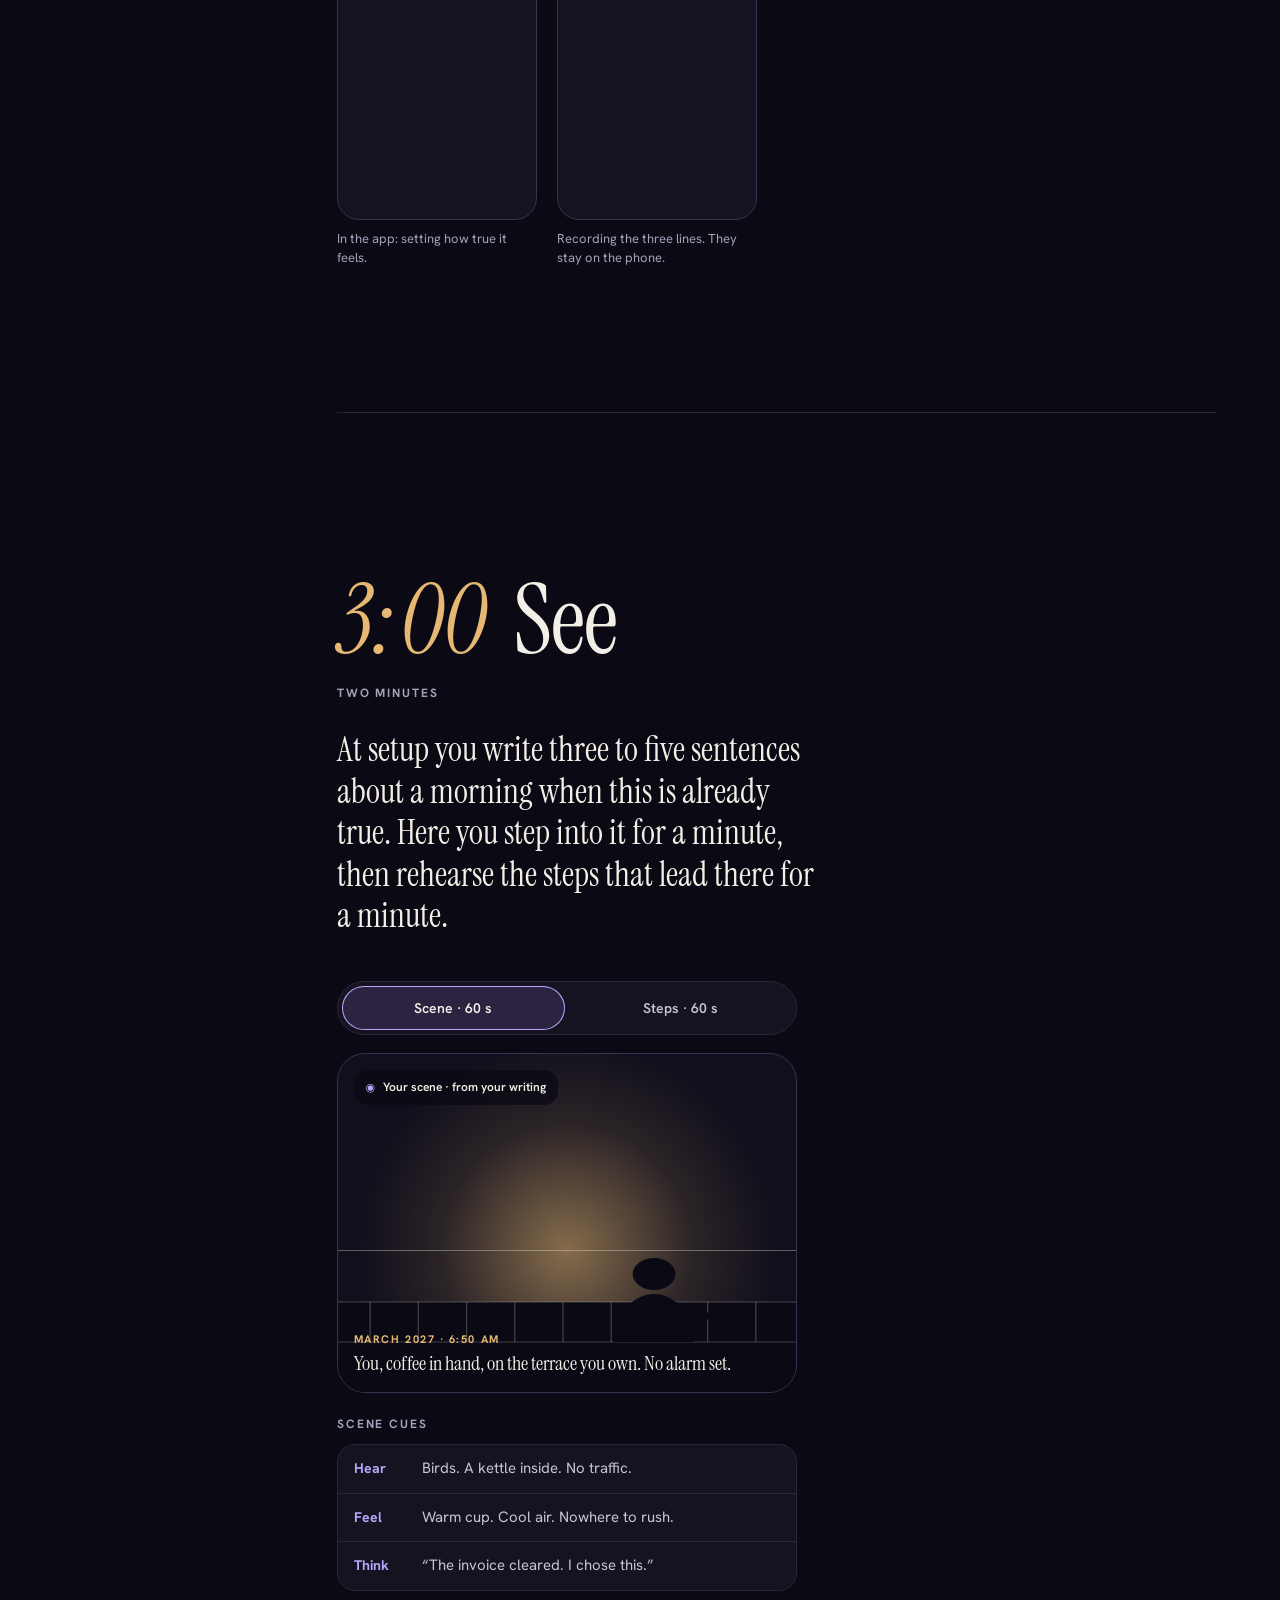
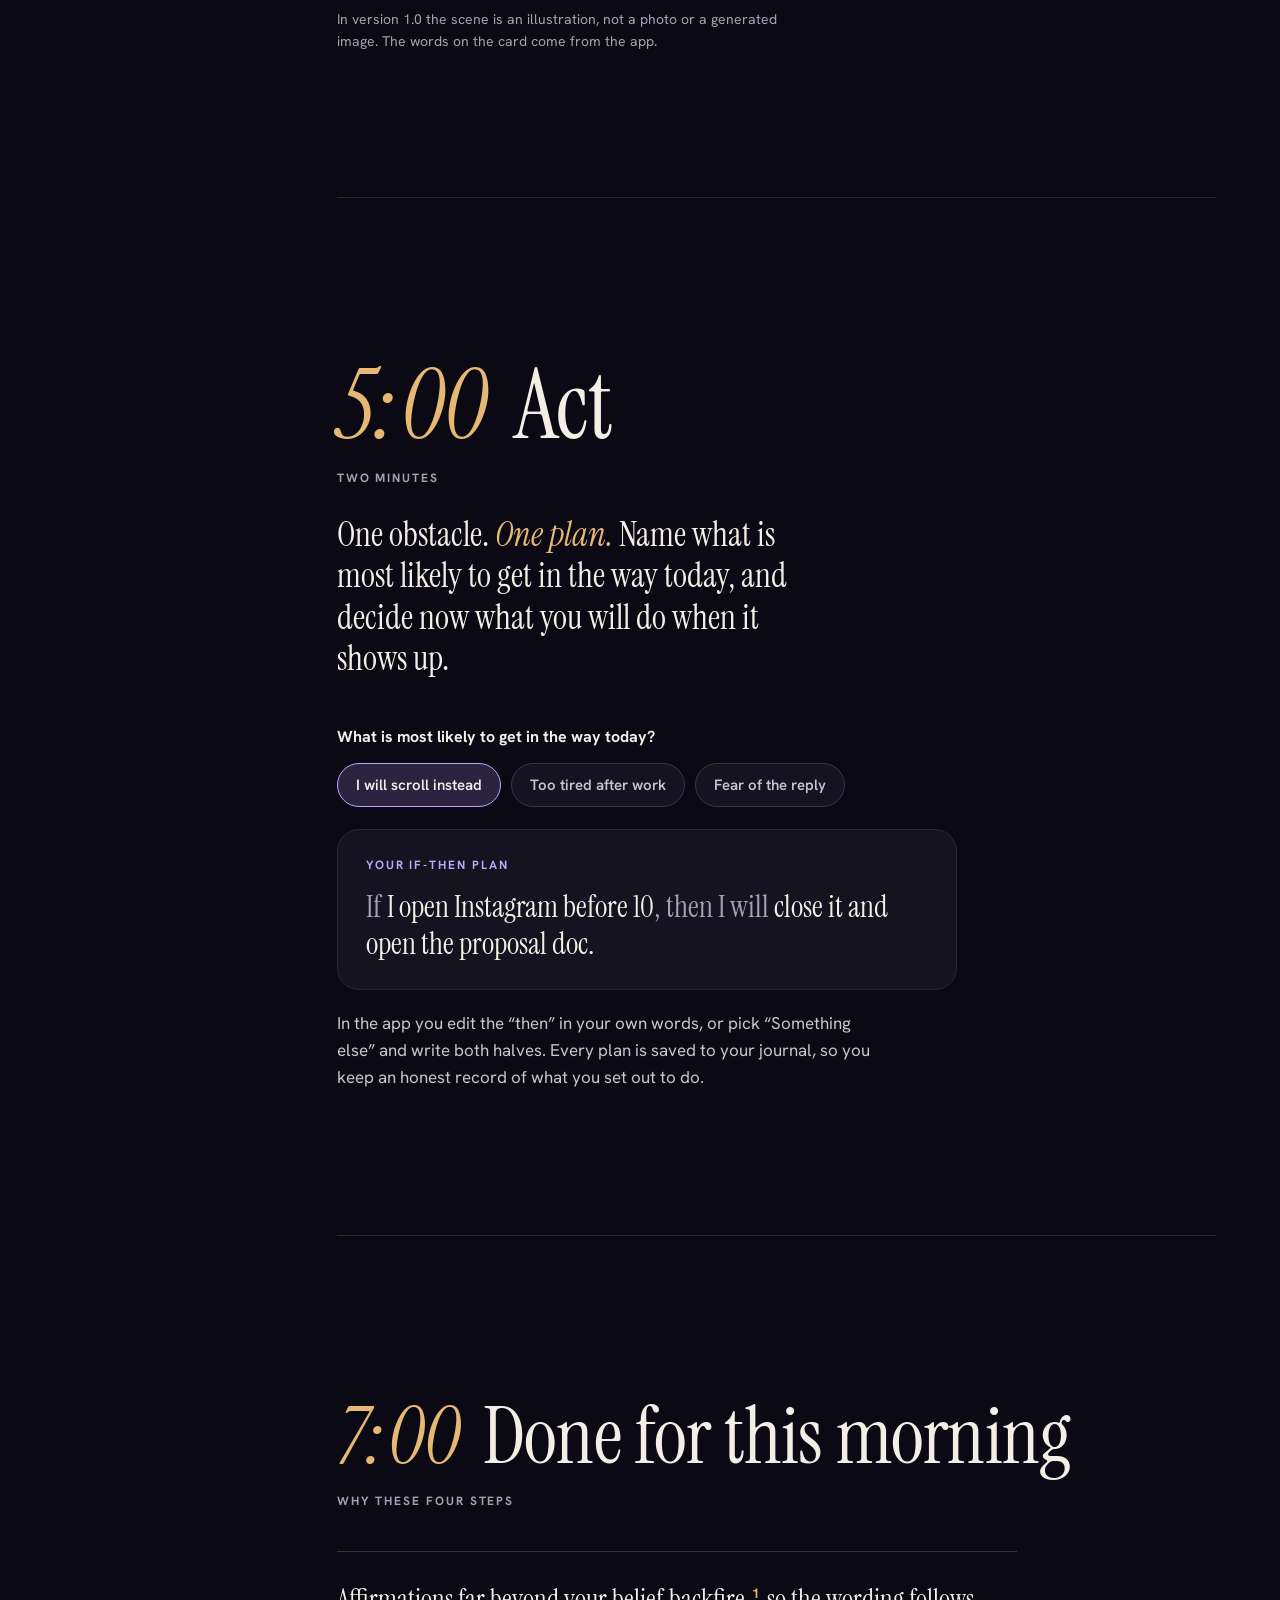
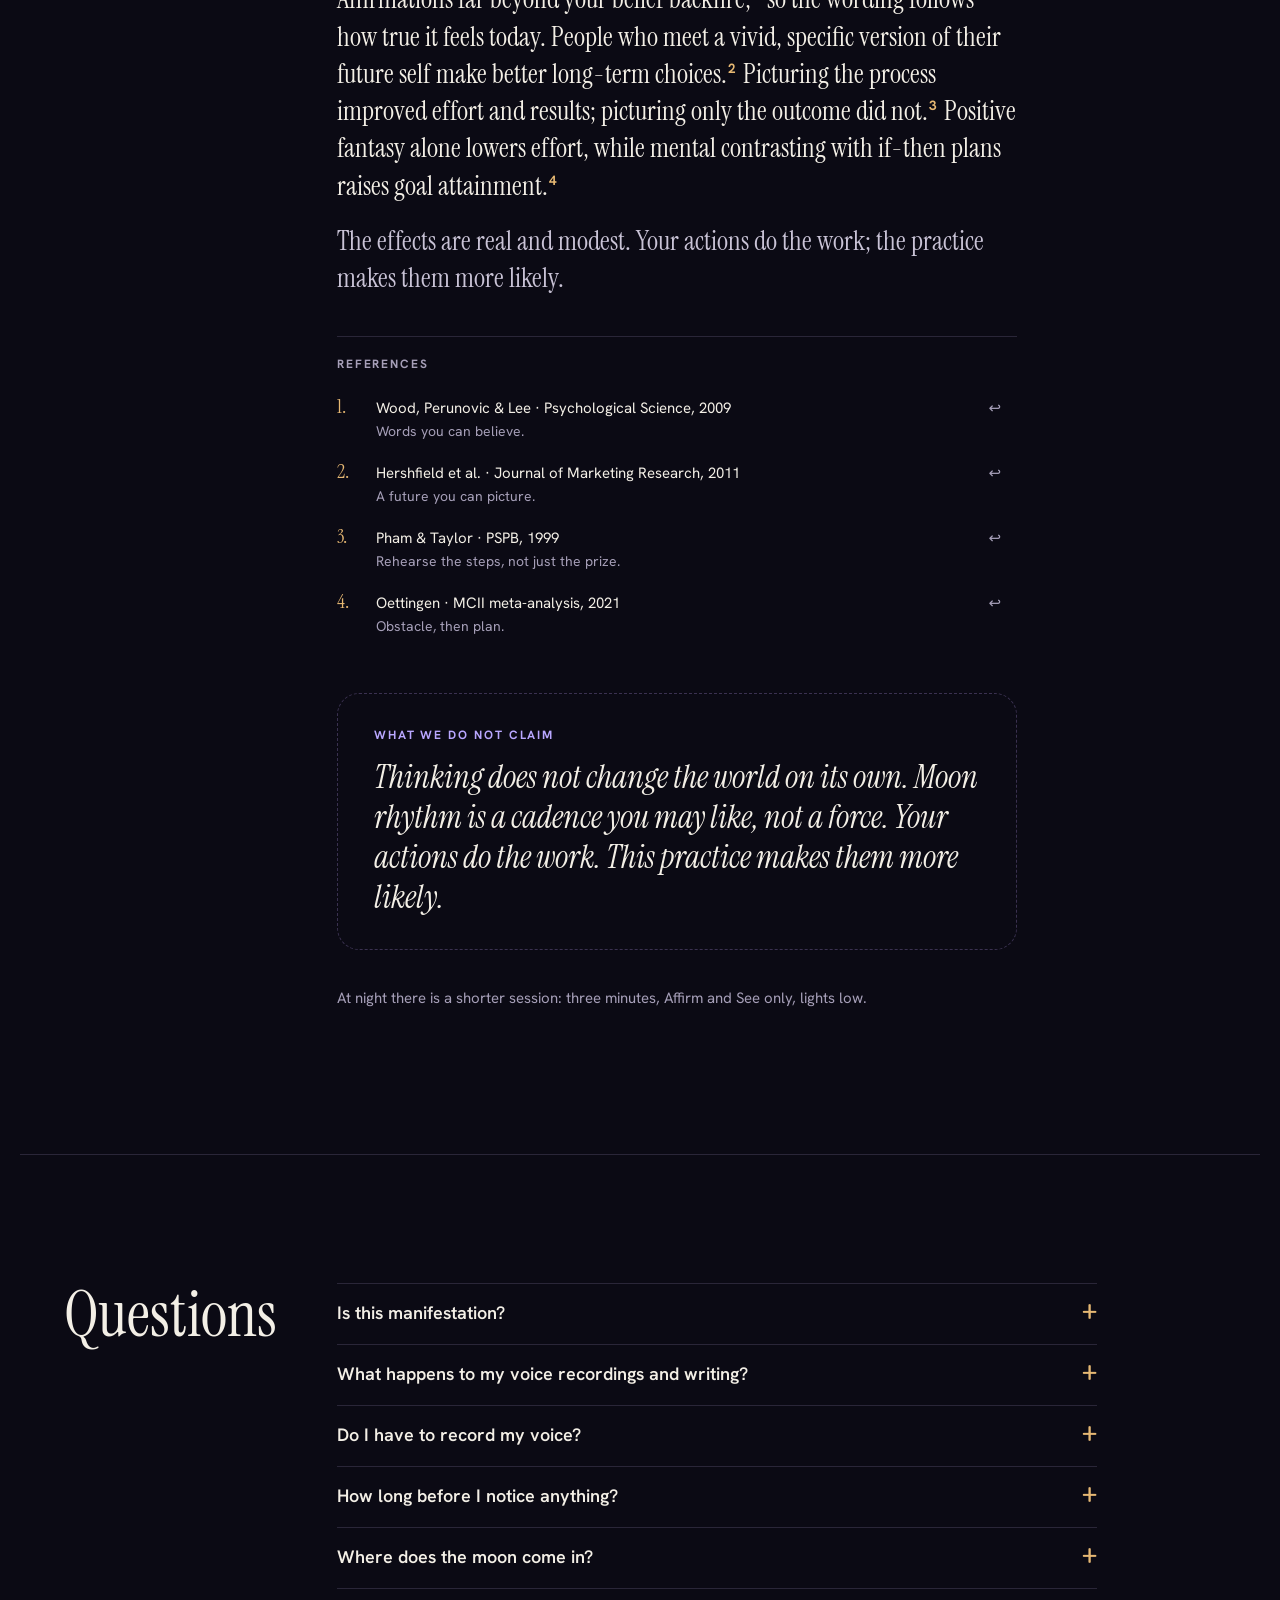
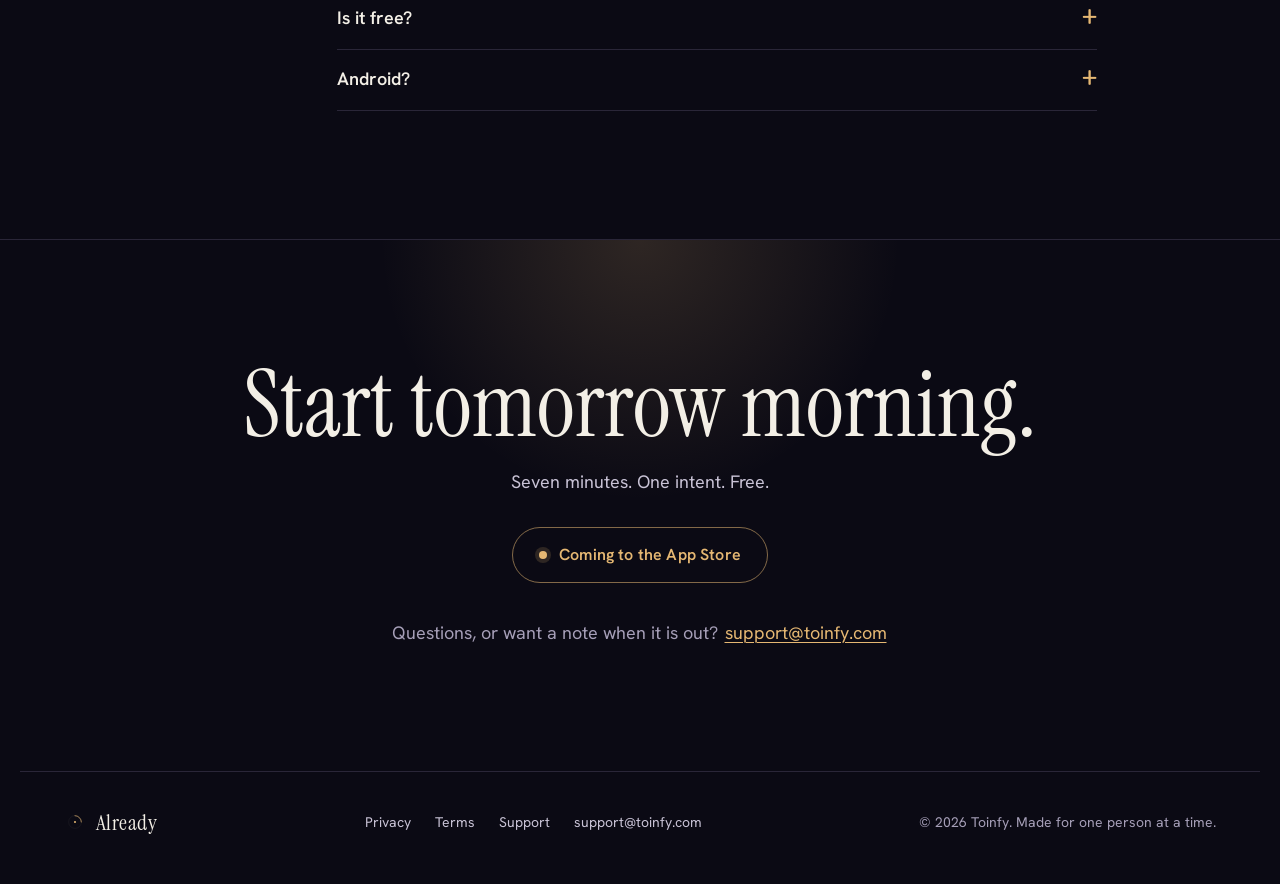
==== commit 0b4872e9: "Rebuild landing as the 'Seven minutes' static page - One morning session read as a clock, with worki" ====
--- a/index.html
+++ b/index.html
@@ -1,205 +1,329 @@
 <!doctype html>
-<html lang="en">
+<html lang="en" class="no-js">
 <head>
 <meta charset="utf-8">
 <meta name="viewport" content="width=device-width, initial-scale=1">
+<meta http-equiv="Content-Security-Policy" content="default-src 'self'; script-src 'self'; style-src 'self'; img-src 'self'; font-src 'self'; connect-src 'none'; manifest-src 'self'; object-src 'none'; base-uri 'self'; form-action 'none'">
+<meta name="referrer" content="strict-origin-when-cross-origin">
 <title>Already: See it. Say it. Become it.</title>
-<meta name="description" content="A seven-minute daily practice. Affirmations in your own voice, a vision of your future you can step into, and one real step each morning. iPhone first.">
+<meta name="description" content="A seven-minute morning practice for iPhone. Breathe, affirm in your own voice, see the morning you are working toward, and plan one real step. Free, no account, nothing leaves your phone.">
 <link rel="canonical" href="https://already.toinfy.com/">
 <meta property="og:type" content="website">
 <meta property="og:site_name" content="Already">
 <meta property="og:title" content="Already: See it. Say it. Become it.">
-<meta property="og:description" content="A seven-minute daily practice. Affirm in your voice, see your future self, take one step.">
+<meta property="og:description" content="Seven minutes each morning. Breathe, affirm in your own voice, see it, plan one step.">
 <meta property="og:url" content="https://already.toinfy.com/">
 <meta property="og:image" content="https://already.toinfy.com/og-image.png">
+<meta property="og:image:width" content="1200">
+<meta property="og:image:height" content="630">
+<meta property="og:image:alt" content="Already. A gold sun rising over a thin horizon, and the line See it. Say it. Become it.">
 <meta name="twitter:card" content="summary_large_image">
 <meta name="theme-color" content="#0B0A14">
+<meta name="color-scheme" content="dark">
 <link rel="icon" href="favicon.svg" type="image/svg+xml">
 <link rel="icon" href="favicon-32.png" sizes="32x32" type="image/png">
 <link rel="apple-touch-icon" href="apple-touch-icon.png">
 <link rel="manifest" href="site.webmanifest">
-<link rel="preconnect" href="https://fonts.googleapis.com">
-<link rel="preconnect" href="https://fonts.gstatic.com" crossorigin>
-<link rel="stylesheet" href="https://fonts.googleapis.com/css2?family=Instrument+Serif:ital@0;1&family=Manrope:wght@400;500;600;700&display=swap">
+<link rel="preload" href="fonts/instrument-serif-latin-400-normal.woff2" as="font" type="font/woff2" crossorigin>
+<link rel="preload" href="fonts/hanken-grotesk-latin-wght.woff2" as="font" type="font/woff2" crossorigin>
 <link rel="stylesheet" href="styles.css">
+<script src="site.js" defer></script>
 <script type="application/ld+json">
 {"@context":"https://schema.org","@type":"MobileApplication","name":"Already","operatingSystem":"iOS","applicationCategory":"HealthApplication","description":"A seven-minute daily affirmation and visualization practice.","offers":{"@type":"Offer","price":"0","priceCurrency":"USD"},"url":"https://already.toinfy.com/"}
 </script>
 </head>
 <body>
 <a class="skip" href="#main">Skip to content</a>
-<div class="wrap">
-  <header class="site-header">
-    <a class="brand" href="#top" aria-label="Already home"><img src="mark.svg" alt="" width="34" height="34">Already</a>
-    <nav class="nav" aria-label="Page">
-      <a href="#method">Method</a>
-      <a href="#inside">Inside the app</a>
-      <a href="#science">Science</a>
-      <a href="#faq">FAQ</a>
-      <a href="support.html">Support</a>
-    </nav>
-    <a class="btn sm" href="#download">Get it on iPhone</a>
-  </header>
-</div>
+
+<header class="site-header">
+  <a class="brand" href="./" aria-label="Already, home"><img src="mark.svg" alt="" width="30" height="30">Already</a>
+  <nav class="site-nav" aria-label="Site">
+    <a class="wide-only" href="#breathe">The session</a>
+    <a class="wide-only" href="#done">Research</a>
+    <a class="wide-only" href="#questions">Questions</a>
+    <a href="support.html">Support</a>
+  </nav>
+</header>
 
 <main id="main">
-<section class="hero" id="top" style="border-top:0">
-  <div class="glow" aria-hidden="true"></div>
-  <div class="wrap">
-    <div class="hero-copy">
-      <span class="eyebrow">Daily affirmation and visualization, done properly</span>
-      <h1>See it.<br>Say it.<br><em>Become it.</em></h1>
-      <p class="lede">Seven minutes every morning. Affirmations in your own voice, a vision of your future you can step into, and one real step before the day begins.</p>
-      <div class="cta-row">
-        <a class="btn" href="#download">Get it on iPhone</a>
-        <a class="btn ghost" href="#method">How it works</a>
-      </div>
-      <div class="trust"><span>Free to start</span><span>No account</span><span>Your data stays on your phone</span></div>
-    </div>
-    <div class="hero-phone">
-      <div class="phone" role="img" aria-label="Today screen of the Already app">
-        <div class="p-row">
-          <div>
-            <div class="p-eyebrow">Friday 17 October</div>
-            <div class="p-h">Good morning.</div>
-          </div>
-          <span style="display:flex;align-items:center;justify-content:center;width:44px;height:44px;border-radius:22px;background:var(--surface-2);color:var(--gold);font-family:var(--serif);font-size:20px">B</span>
-        </div>
-        <span class="p-chip"><i class="p-moon" aria-hidden="true"></i>Waxing crescent · Day 4 of 21</span>
-        <div class="p-card">
-          <span class="p-glow" aria-hidden="true"></span>
-          <div class="p-row"><span class="lbl">Morning practice</span><span class="sub">7 min</span></div>
-          <div><div class="big">Affirm, see,<br>take one step.</div><div class="sub" style="margin-top:6px">Best within 20 minutes of waking. It is 6:38.</div></div>
-          <div class="p-row"><div class="p-pills"><span>Affirm</span><span>See</span><span>Act</span></div><span class="p-play"><svg width="22" height="22" viewBox="0 0 24 24" fill="#1A1408" aria-hidden="true"><path d="M8 5v14l11-7z"/></svg></span></div>
-        </div>
-        <div class="p-box">
-          <div class="p-row"><span class="lbl">Your intent</span><span style="font-size:13px;font-weight:600;color:var(--lavender)">Edit</span></div>
-          <div class="q">By March 2027 I earn more than I need from work I love, and I feel calm about money.</div>
-          <div class="p-row" style="font-size:13px;color:var(--muted)"><span>How true does it feel today?</span><span style="font-weight:700;color:var(--gold)">6 of 10</span></div>
-          <div class="p-bar"><i></i><b></b></div>
-        </div>
-        <div class="p-tabs">
-          <span class="on"><svg viewBox="0 0 24 24" fill="none" stroke="currentColor" stroke-width="1.5" stroke-linecap="round" stroke-linejoin="round" aria-hidden="true"><path d="M4 17h16"/><path d="M6.5 13.5a5.5 5.5 0 0 1 11 0"/><path d="M12 5v2M5 9l1.4 1.4M19 9l-1.4 1.4M2 13.5h2M20 13.5h2"/></svg>Today</span>
-          <span><svg viewBox="0 0 24 24" fill="none" stroke="currentColor" stroke-width="1.5" stroke-linecap="round" stroke-linejoin="round" aria-hidden="true"><path d="M2.5 12s3.5-6.5 9.5-6.5 9.5 6.5 9.5 6.5-3.5 6.5-9.5 6.5S2.5 12 2.5 12z"/><circle cx="12" cy="12" r="3"/></svg>Visions</span>
-          <span><svg viewBox="0 0 24 24" fill="none" stroke="currentColor" stroke-width="1.5" stroke-linecap="round" stroke-linejoin="round" aria-hidden="true"><path d="M6 3h11a2 2 0 0 1 2 2v14a2 2 0 0 1-2 2H6z"/><path d="M9 3v18"/><path d="M13 8h3M13 12h3"/></svg>Journal</span>
-          <span><svg viewBox="0 0 24 24" fill="none" stroke="currentColor" stroke-width="1.5" stroke-linecap="round" stroke-linejoin="round" aria-hidden="true"><circle cx="12" cy="8.5" r="3.5"/><path d="M5 20a7 7 0 0 1 14 0"/></svg>You</span>
-        </div>
-      </div>
+
+<!-- Before 0:00. The horizon. -->
+<section class="dawn" aria-labelledby="hero-title">
+  <div class="dawn-sky" aria-hidden="true">
+    <div class="sun">
+      <svg viewBox="0 0 600 300" focusable="false">
+        <defs>
+          <radialGradient id="sunglow" cx="300" cy="300" r="300" gradientUnits="userSpaceOnUse">
+            <stop offset="0" stop-color="#E6B873" stop-opacity="0.42"/>
+            <stop offset="0.45" stop-color="#E6B873" stop-opacity="0.12"/>
+            <stop offset="1" stop-color="#E6B873" stop-opacity="0"/>
+          </radialGradient>
+        </defs>
+        <circle cx="300" cy="300" r="300" fill="url(#sunglow)"/>
+        <path d="M60 300 A240 240 0 0 1 540 300" fill="none" stroke="#F3EFE6" stroke-opacity="0.12" stroke-width="1"/>
+        <path d="M130 300 A170 170 0 0 1 470 300" fill="none" stroke="#E6B873" stroke-opacity="0.5" stroke-width="1"/>
+        <path d="M200 300 A100 100 0 0 1 400 300" fill="none" stroke="#E6B873" stroke-width="2.5" stroke-linecap="round"/>
+        <circle cx="300" cy="300" r="10" fill="#E6B873"/>
+      </svg>
     </div>
   </div>
+  <div class="dawn-copy">
+    <p class="eyebrow">A seven-minute morning practice for iPhone</p>
+    <h1 id="hero-title">See it.<br>Say it.<br><em>Become it.</em></h1>
+    <p class="lede">Affirm in your own voice, see the morning you are working toward, and take one real step before the day begins.</p>
+    <div class="cta">
+      <!-- STORE LINK: replace this span with <a class="store" href="https://apps.apple.com/app/id…">Download on the App Store</a> once the listing is live. -->
+      <span class="store" id="store">Coming to the App Store</span>
+      <a class="text-link" href="#breathe">Walk through one morning <span aria-hidden="true">↓</span></a>
+    </div>
+  </div>
+  <div class="horizon" aria-hidden="true"></div>
+  <ul class="ground-facts" aria-label="At a glance">
+    <li><b>Free</b> no subscription, no in-app purchases</li>
+    <li><b>No account</b> nothing to sign up for</li>
+    <li><b>On your phone</b> nothing you write or record leaves it</li>
+  </ul>
 </section>
 
-<section id="method">
-  <div class="wrap section">
-    <div class="section-head">
-      <h2>Four steps. Seven minutes. Every morning.</h2>
-      <p>Most affirmation apps stop at words. Already pairs the words with a picture you can feel and a plan you can act on today.</p>
-    </div>
-    <ol class="cards">
-      <li class="card"><span class="tile"><svg viewBox="0 0 24 24" fill="none" stroke="#E6B873" stroke-width="1.5" stroke-linecap="round" stroke-linejoin="round" aria-hidden="true"><circle cx="12" cy="12" r="9"/><circle cx="12" cy="12" r="4"/></svg></span><span class="num">01 · 1 min</span><h3>Breathe</h3><p>A slow ring to settle you before your phone gets a say in your day.</p></li>
-      <li class="card"><span class="tile"><svg viewBox="0 0 24 24" fill="none" stroke="#E6B873" stroke-width="1.5" stroke-linecap="round" stroke-linejoin="round" aria-hidden="true"><path d="M4 10v4M8 7v10M12 4v16M16 7v10M20 10v4"/></svg></span><span class="num">02 · 2 min</span><h3>Affirm</h3><p>Three lines, recorded once in your voice, worded to match how true they feel today.</p></li>
-      <li class="card"><span class="tile"><svg viewBox="0 0 24 24" fill="none" stroke="#E6B873" stroke-width="1.5" stroke-linecap="round" stroke-linejoin="round" aria-hidden="true"><path d="M2.5 12s3.5-6.5 9.5-6.5 9.5 6.5 9.5 6.5-3.5 6.5-9.5 6.5S2.5 12 2.5 12z"/><circle cx="12" cy="12" r="3"/></svg></span><span class="num">03 · 2 min</span><h3>See</h3><p>A scene of the morning your intent describes. Then the steps that lead there.</p></li>
-      <li class="card"><span class="tile"><svg viewBox="0 0 24 24" fill="none" stroke="#E6B873" stroke-width="1.5" stroke-linecap="round" stroke-linejoin="round" aria-hidden="true"><path d="M5 12h14"/><path d="M13 6l6 6-6 6"/></svg></span><span class="num">04 · 2 min</span><h3>Act</h3><p>Name today's obstacle and one if-then plan. The part that moves things.</p></li>
+<!-- 0:00 to 7:00. One morning session. -->
+<div class="session" id="session">
+
+  <nav class="track" id="track" aria-label="One morning session, minute by minute">
+    <p class="track-head"><span class="track-label">This morning</span><span class="track-clock" id="clock" aria-hidden="true">0:00</span></p>
+    <ol class="track-list">
+      <li class="seg seg-1"><a href="#breathe" data-phase="breathe"><span class="t">0:00</span><span class="p">Breathe</span><span class="d">1 min</span></a></li>
+      <li class="seg seg-2"><a href="#affirm" data-phase="affirm"><span class="t">1:00</span><span class="p">Affirm</span><span class="d">2 min</span></a></li>
+      <li class="seg seg-2"><a href="#see" data-phase="see"><span class="t">3:00</span><span class="p">See</span><span class="d">2 min</span></a></li>
+      <li class="seg seg-2"><a href="#act" data-phase="act"><span class="t">5:00</span><span class="p">Act</span><span class="d">2 min</span></a></li>
+      <li class="seg seg-end"><a href="#done" data-phase="done"><span class="t">7:00</span><span class="p">Done</span></a></li>
     </ol>
+    <div class="track-rail" aria-hidden="true"><span class="track-fill" id="track-fill"></span><span class="track-dot" id="track-dot"></span></div>
+  </nav>
+
+  <div class="phases">
+
+    <section class="phase" id="breathe" aria-labelledby="breathe-title">
+      <h2 id="breathe-title" class="phase-title"><span class="ts">0:00</span> Breathe</h2>
+      <p class="phase-len">One minute</p>
+      <p class="phase-lede">A slow ring settles you before your phone gets a say in your day.</p>
+      <div class="demo demo-breathe">
+        <div class="ring" id="ring" aria-hidden="true">
+          <span class="ring-outer"></span>
+          <span class="ring-glow"></span>
+          <span class="ring-dot"></span>
+          <span class="ring-word ring-in">In</span>
+          <span class="ring-word ring-out">Out</span>
+        </div>
+        <div class="demo-side">
+          <p class="demo-cue">Let the ring set the pace. Shoulders down.</p>
+          <p class="demo-note">This ring keeps the app’s pace: an eight-second loop, four seconds growing as you breathe in, four easing back as you breathe out. With Reduce Motion on, it holds still.</p>
+          <button class="btn-quiet" type="button" id="ring-toggle" hidden aria-pressed="false">Pause the ring</button>
+        </div>
+      </div>
+    </section>
+
+    <section class="phase" id="affirm" aria-labelledby="affirm-title">
+      <h2 id="affirm-title" class="phase-title"><span class="ts">1:00</span> Affirm</h2>
+      <p class="phase-len">Two minutes</p>
+      <p class="phase-lede">Three lines, recorded once in your own voice, about ten seconds each. Each morning you hear yourself say them, forty seconds a line.</p>
+      <p class="phase-body">Lines that feel false can backfire. So every day you say how true it feels, and the wording moves with you.</p>
+
+      <div class="demo demo-affirm" id="belief-demo">
+        <div class="belief-head">
+          <label for="belief" class="belief-q">How true does it feel today?</label>
+          <output id="belief-out" for="belief" class="belief-val" aria-hidden="true"><span id="belief-num">6</span><small> /10</small></output>
+        </div>
+        <div class="belief-range">
+          <input type="range" id="belief" min="0" max="10" step="1" value="6" aria-describedby="belief-mode-note">
+          <div class="belief-ends" aria-hidden="true"><span>0 · Not yet</span><span>Completely · 10</span></div>
+        </div>
+        <p class="belief-mode"><span class="mode-tag" id="belief-mode">Present tense</span></p>
+        <ol class="lines" aria-live="polite" id="belief-lines">
+          <li data-present="I am already the kind of person money trusts." data-bridge="I am becoming the kind of person money trusts.">I am already the kind of person money trusts.</li>
+          <li data-present="I choose work I love, and it pays me well." data-bridge="I choose work I love, and I am learning to let it pay me well.">I choose work I love, and it pays me well.</li>
+          <li data-present="I feel calm about money, today and every day." data-bridge="I am learning to feel calm about money, one day at a time.">I feel calm about money, today and every day.</li>
+        </ol>
+        <p class="demo-note" id="belief-mode-note" data-present="Feels true enough to say outright. If it ever slips, the wording softens with it." data-bridge="Under 5 we soften the words until they feel true. Raise it any day and the wording firms up.">Feels true enough to say outright. If it ever slips, the wording softens with it.</p>
+        <p class="demo-note nojs-only">Below 5 out of 10 the same lines switch to bridge wording, for example “I am becoming the kind of person money trusts.”</p>
+      </div>
+      <p class="fine">The sample lines and both wordings are the app’s own. The rule is the app’s rule: under 5, bridge wording; 5 and up, present tense.</p>
+
+      <div class="evidence">
+        <figure>
+          <img src="assets/screen-02-intent.webp" width="600" height="1304" loading="lazy" decoding="async" alt="Already app screen, step 1 of 4, Your intent. The line I earn more than I need, doing work I love. How true does it feel right now, set to 6 out of 10. Present tense: By March 2027 I earn more than I need from work I love, and I feel calm about money.">
+          <figcaption>In the app: setting how true it feels.</figcaption>
+        </figure>
+        <figure>
+          <img src="assets/screen-04-voice.webp" width="600" height="1304" loading="lazy" decoding="async" alt="Already app screen, step 3 of 4, Say it in your voice. Three lines, each with a record button. A note says recordings stay on this phone.">
+          <figcaption>Recording the three lines. They stay on the phone.</figcaption>
+        </figure>
+      </div>
+    </section>
+
+    <section class="phase" id="see" aria-labelledby="see-title">
+      <h2 id="see-title" class="phase-title"><span class="ts">3:00</span> See</h2>
+      <p class="phase-len">Two minutes</p>
+      <p class="phase-lede">At setup you write three to five sentences about a morning when this is already true. Here you step into it for a minute, then rehearse the steps that lead there for a minute.</p>
+
+      <div class="demo demo-see">
+        <input class="vh" type="radio" name="see" id="see-scene" checked>
+        <input class="vh" type="radio" name="see" id="see-steps">
+        <div class="seg-ctl" role="presentation">
+          <label for="see-scene" class="seg-opt seg-opt-scene">Scene · 60 s</label>
+          <label for="see-steps" class="seg-opt seg-opt-steps">Steps · 60 s</label>
+        </div>
+
+        <div class="see-panel see-panel-scene">
+          <figure class="scene" role="img" aria-label="Illustrated scene card: a terrace at sunrise, a figure holding a cup. Caption: March 2027, 6:50 am. You, coffee in hand, on the terrace you own. No alarm set.">
+            <span class="scene-glow"></span>
+            <span class="scene-horizon"></span>
+            <svg class="scene-terrace" viewBox="0 0 342 170" preserveAspectRatio="none" aria-hidden="true" focusable="false">
+              <rect x="0" y="80" width="342" height="90" fill="#0B0A14"/>
+              <path d="M0 80 H342" stroke="rgba(243,239,230,0.25)" stroke-width="1"/>
+              <g stroke="rgba(243,239,230,0.22)" stroke-width="1">
+                <path d="M24 80V120M60 80V120M96 80V120M132 80V120M168 80V120M204 80V120M240 80V120M276 80V120M312 80V120"/>
+                <path d="M0 120H342"/>
+              </g>
+              <ellipse cx="236" cy="52" rx="16" ry="16" fill="#0B0A14"/>
+              <path d="M206 120 C206 90 222 72 236 72 C250 72 266 90 266 120 Z" fill="#0B0A14"/>
+              <path d="M258 96 L296 92" stroke="#0B0A14" stroke-width="7" stroke-linecap="round"/>
+              <ellipse cx="300" cy="90" rx="6" ry="4" fill="#0B0A14"/>
+            </svg>
+            <span class="scene-badge" aria-hidden="true">Your scene · from your writing</span>
+            <span class="scene-cap" aria-hidden="true"><small>March 2027 · 6:50 am</small>You, coffee in hand, on the terrace you own. No alarm set.</span>
+          </figure>
+          <p class="cues-label">Scene cues</p>
+          <dl class="cues">
+            <div><dt>Hear</dt><dd>Birds. A kettle inside. No traffic.</dd></div>
+            <div><dt>Feel</dt><dd>Warm cup. Cool air. Nowhere to rush.</dd></div>
+            <div><dt>Think</dt><dd>“The invoice cleared. I chose this.”</dd></div>
+          </dl>
+        </div>
+
+        <div class="see-panel see-panel-steps">
+          <div class="step-card">
+            <p class="step-n">Step 1 of 3</p>
+            <p class="step-text">Open the laptop and send one proposal before checking anything else.</p>
+            <p class="step-hint">See yourself doing it, not just done. Where are your hands? What happens first?</p>
+          </div>
+          <p class="cues-label">The steps that lead here</p>
+          <ol class="steps">
+            <li>Open the laptop and send one proposal before checking anything else.</li>
+            <li>Say no to the one request that does not fit the plan.</li>
+            <li>Move 10% of what came in today into the buffer account.</li>
+          </ol>
+        </div>
+      </div>
+      <p class="fine">In version 1.0 the scene is an illustration, not a photo or a generated image. The words on the card come from the app.</p>
+    </section>
+
+    <section class="phase" id="act" aria-labelledby="act-title">
+      <h2 id="act-title" class="phase-title"><span class="ts">5:00</span> Act</h2>
+      <p class="phase-len">Two minutes</p>
+      <p class="phase-lede">One obstacle. <em>One plan.</em> Name what is most likely to get in the way today, and decide now what you will do when it shows up.</p>
+
+      <fieldset class="demo demo-act">
+        <legend>What is most likely to get in the way today?</legend>
+        <input class="vh" type="radio" name="obstacle" id="ob-scroll" checked>
+        <input class="vh" type="radio" name="obstacle" id="ob-tired">
+        <input class="vh" type="radio" name="obstacle" id="ob-fear">
+        <div class="chips">
+          <label for="ob-scroll" class="chip chip-scroll">I will scroll instead</label>
+          <label for="ob-tired" class="chip chip-tired">Too tired after work</label>
+          <label for="ob-fear" class="chip chip-fear">Fear of the reply</label>
+        </div>
+        <div class="plan" aria-live="polite">
+          <p class="plan-label">Your if-then plan</p>
+          <p class="plan-text plan-scroll"><span class="m">If</span> I open Instagram before 10<span class="m">, then I will</span> close it and open the proposal doc.</p>
+          <p class="plan-text plan-tired"><span class="m">If</span> it is 7 pm and I feel drained<span class="m">, then I will</span> do the 10-minute version, not nothing.</p>
+          <p class="plan-text plan-fear"><span class="m">If</span> I hesitate before sending<span class="m">, then I will</span> send it and walk for five minutes.</p>
+        </div>
+      </fieldset>
+      <p class="phase-body">In the app you edit the “then” in your own words, or pick “Something else” and write both halves. Every plan is saved to your journal, so you keep an honest record of what you set out to do.</p>
+    </section>
+
+    <section class="phase phase-done" id="done" aria-labelledby="done-title">
+      <h2 id="done-title" class="phase-title"><span class="ts">7:00</span> Done for this morning</h2>
+      <p class="phase-len">Why these four steps</p>
+
+      <div class="paper">
+        <p>Affirmations far beyond your belief backfire,<a class="ref" href="#ref-1" id="cite-1" aria-label="Reference 1">1</a> so the wording follows how true it feels today. People who meet a vivid, specific version of their future self make better long-term choices.<a class="ref" href="#ref-2" id="cite-2" aria-label="Reference 2">2</a> Picturing the process improved effort and results; picturing only the outcome did not.<a class="ref" href="#ref-3" id="cite-3" aria-label="Reference 3">3</a> Positive fantasy alone lowers effort, while mental contrasting with if-then plans raises goal attainment.<a class="ref" href="#ref-4" id="cite-4" aria-label="Reference 4">4</a></p>
+        <p>The effects are real and modest. Your actions do the work; the practice makes them more likely.</p>
+
+        <h3 class="refs-title">References</h3>
+        <ol class="refs">
+          <li id="ref-1"><span class="cite">Wood, Perunovic &amp; Lee · Psychological Science, 2009</span> <span class="gloss">Words you can believe.</span> <a href="#cite-1" class="back" aria-label="Back to text for reference 1">↩</a></li>
+          <li id="ref-2"><span class="cite">Hershfield et al. · Journal of Marketing Research, 2011</span> <span class="gloss">A future you can picture.</span> <a href="#cite-2" class="back" aria-label="Back to text for reference 2">↩</a></li>
+          <li id="ref-3"><span class="cite">Pham &amp; Taylor · PSPB, 1999</span> <span class="gloss">Rehearse the steps, not just the prize.</span> <a href="#cite-3" class="back" aria-label="Back to text for reference 3">↩</a></li>
+          <li id="ref-4"><span class="cite">Oettingen · MCII meta-analysis, 2021</span> <span class="gloss">Obstacle, then plan.</span> <a href="#cite-4" class="back" aria-label="Back to text for reference 4">↩</a></li>
+        </ol>
+      </div>
+
+      <aside class="not-claimed" aria-labelledby="nc-title">
+        <h3 id="nc-title">What we do not claim</h3>
+        <p>Thinking does not change the world on its own. Moon rhythm is a cadence you may like, not a force. Your actions do the work. This practice makes them more likely.</p>
+      </aside>
+
+      <p class="after">At night there is a shorter session: three minutes, Affirm and See only, lights low.</p>
+    </section>
+
+  </div>
+</div>
+
+<section class="questions" id="questions" aria-labelledby="q-title">
+  <h2 id="q-title">Questions</h2>
+  <div class="faq">
+    <details>
+      <summary>Is this manifestation?</summary>
+      <p>It is the part of manifestation that holds up: a specific intent, believable self-talk, vivid rehearsal, and a daily action. We leave out the promises.</p>
+    </details>
+    <details>
+      <summary>What happens to my voice recordings and writing?</summary>
+      <p>Nothing leaves your phone. Recordings, your writing and your journal are stored only on the device. There is no account to create. Details in the <a href="privacy.html">privacy policy</a>.</p>
+    </details>
+    <details>
+      <summary>Do I have to record my voice?</summary>
+      <p>No. The microphone is optional. Choose “Read them silently for now” and record later from the You tab.</p>
+    </details>
+    <details>
+      <summary>How long before I notice anything?</summary>
+      <p>We do not promise a timeline. The first cycle is 21 days, and that is a first cycle, not a finish line: habits take closer to two months, and one missed day does not reset your streak.</p>
+    </details>
+    <details>
+      <summary>Where does the moon come in?</summary>
+      <p>Only as rhythm. The Today screen shows the moon phase next to your day of the 21-day cycle, and you can turn Moon rhythm off. A cadence you may like, not a force.</p>
+    </details>
+    <details>
+      <summary>Is it free?</summary>
+      <p>Yes. No subscription, no in-app purchases and no account.</p>
+    </details>
+    <details>
+      <summary>Android?</summary>
+      <p>iPhone first. Android follows. Email <a href="mailto:support@toinfy.com?subject=Already%20on%20Android">support@toinfy.com</a> and we will tell you the day it ships.</p>
+    </details>
   </div>
 </section>
 
-<section id="inside" class="alt">
-  <div class="wrap section">
-    <div class="section-head" style="flex-direction:column;align-items:flex-start;gap:14px">
-      <h2>Inside the app</h2>
-      <p style="max-width:640px">Quiet, dark, and built for one person: you. No feed, no community, no streak shaming.</p>
-    </div>
-    <div class="phones">
-      <figure>
-        <div class="phone" role="img" aria-label="Session screen during the Affirm step">
-          <div class="p-row"><span style="width:44px;height:44px;border-radius:22px;background:var(--surface);display:flex;align-items:center;justify-content:center"><svg width="18" height="18" viewBox="0 0 24 24" fill="none" stroke="#F3EFE6" stroke-width="1.5" stroke-linecap="round" aria-hidden="true"><path d="M6 6l12 12M18 6L6 18"/></svg></span><ol class="p-phases"><li>Breathe</li><li class="on">Affirm</li><li>See</li><li>Act</li></ol><span style="width:44px"></span></div>
-          <div class="ring-wrap" aria-hidden="true"><span class="ring-1"></span><span class="ring-2"></span><span class="ring-dot"></span></div>
-          <div class="p-line">I am becoming someone money trusts.</div>
-          <div class="p-hint">Say it out loud, slowly. Notice where you feel it.</div>
-          <div class="p-controls" aria-hidden="true"><span><svg viewBox="0 0 24 24" fill="#F3EFE6"><path d="M6 6h2v12H6zm3.5 6l8.5 6V6z"/></svg></span><span class="main"><svg viewBox="0 0 24 24" fill="#1A1408"><path d="M7 5h4v14H7zm6 0h4v14h-4z"/></svg></span><span><svg viewBox="0 0 24 24" fill="#F3EFE6"><path d="M16 6h2v12h-2zM6 18l8.5-6L6 6z"/></svg></span></div>
-        </div>
-        <figcaption><b>Your voice, your words</b><span>Record each line once. Hear yourself say it every morning, with a breathing ring that keeps the pace slow.</span></figcaption>
-      </figure>
-      <figure>
-        <div class="phone" role="img" aria-label="Vision screen with a generated scene">
-          <div><div class="p-eyebrow">Vision · This week</div><div class="p-h" style="font-size:30px">Morning on your own terrace</div></div>
-          <div class="p-seg"><span class="on">Scene · 60 s</span><span>Steps · 60 s</span></div>
-          <div class="p-scene"><span class="sun" aria-hidden="true"></span><span class="horizon" aria-hidden="true"></span><span class="floor" aria-hidden="true"></span><span class="tag"><svg width="14" height="14" viewBox="0 0 24 24" fill="none" stroke="#B9A7FF" stroke-width="1.5" stroke-linecap="round" stroke-linejoin="round" aria-hidden="true"><path d="M12 3c.6 4.2 2.8 6.4 7 7-4.2.6-6.4 2.8-7 7-.6-4.2-2.8-6.4-7-7 4.2-.6 6.4-2.8 7-7z"/></svg>Your scene</span><div class="cap"><small>March 2027 · 6:50 am</small><span>You, coffee in hand, on the terrace you own, no alarm set.</span></div></div>
-          <div class="p-sense"><div><b>Hear</b>Birds. A kettle inside. No traffic.</div><div><b>Feel</b>Warm cup. Cool air. Nowhere to rush.</div><div><b>Think</b>"The invoice cleared. I chose this."</div></div>
-        </div>
-        <figcaption><b>A future you can step into</b><span>A weekly scene of the life your intent describes, with what you hear, feel and think in it. Then the steps that lead there.</span></figcaption>
-      </figure>
-      <figure>
-        <div class="phone" role="img" aria-label="Act step with an if-then plan">
-          <div class="p-row"><span style="width:44px;height:44px;border-radius:22px;background:var(--surface);display:flex;align-items:center;justify-content:center"><svg width="18" height="18" viewBox="0 0 24 24" fill="none" stroke="#F3EFE6" stroke-width="1.5" stroke-linecap="round" aria-hidden="true"><path d="M6 6l12 12M18 6L6 18"/></svg></span><ol class="p-phases"><li>Breathe</li><li>Affirm</li><li>See</li><li class="on">Act</li></ol><span style="width:44px"></span></div>
-          <div><div class="p-eyebrow">Last 2 minutes</div><div class="p-h">One obstacle.<br><em style="color:var(--gold)">One plan.</em></div></div>
-          <div style="display:flex;flex-wrap:wrap;gap:8px"><span class="p-chip" style="border-color:var(--lavender);background:#2B2340;color:var(--text)">I will scroll instead</span><span class="p-chip">Too tired after work</span><span class="p-chip">Fear of the reply</span></div>
-          <div class="p-box"><span class="lbl" style="color:var(--lavender)">Your if-then plan</span><div class="q"><span style="color:var(--muted)">If</span> I open Instagram before 10<span style="color:var(--muted)">, then I will</span> close it and open the proposal doc.</div></div>
-          <div class="p-chip" style="align-self:stretch;border-radius:16px;padding:14px 16px;font-weight:500">Saved to your journal. Tonight we ask whether it happened. Either answer counts.</div>
-          <span class="btn" style="margin-top:auto">Done for this morning</span>
-        </div>
-        <figcaption><b>A plan, not a wish</b><span>Each morning ends with one obstacle named and one if-then move. The journal asks at night whether it happened.</span></figcaption>
-      </figure>
-    </div>
-  </div>
+<section class="closing" aria-labelledby="close-title">
+  <div class="closing-sun" aria-hidden="true"></div>
+  <h2 id="close-title">Start tomorrow morning.</h2>
+  <p>Seven minutes. One intent. Free.</p>
+  <!-- STORE LINK: replace this span with the App Store link once the listing is live. -->
+  <span class="store">Coming to the App Store</span>
+  <p class="closing-mail">Questions, or want a note when it is out? <a href="mailto:support@toinfy.com?subject=Already">support@toinfy.com</a></p>
 </section>
 
-<section id="science">
-  <div class="wrap section">
-    <div class="section-head">
-      <h2>Built on what the research says, not on wishing</h2>
-      <p>Every step maps to a published finding. Effects are real and modest. Your actions do the work; the practice makes them more likely.</p>
-    </div>
-    <div class="cards">
-      <div class="card"><span class="t26" style="font-family:var(--serif)">Words you can believe</span><p>Affirmations far beyond your belief backfire. Already tunes the wording to your daily belief score.</p><span class="cite">Wood, Perunovic &amp; Lee · Psychological Science, 2009</span></div>
-      <div class="card"><span class="t26" style="font-family:var(--serif)">A future you can picture</span><p>People who meet a vivid, specific version of their future self make better long-term choices.</p><span class="cite">Hershfield et al. · Journal of Marketing Research, 2011</span></div>
-      <div class="card"><span class="t26" style="font-family:var(--serif)">Rehearse the steps, not just the prize</span><p>Picturing the process improved effort and results. Picturing only the outcome did not.</p><span class="cite">Pham &amp; Taylor · PSPB, 1999</span></div>
-      <div class="card"><span class="t26" style="font-family:var(--serif)">Obstacle, then plan</span><p>Positive fantasy alone lowers effort. Mental contrasting with if-then plans raises goal attainment.</p><span class="cite">Oettingen · MCII meta-analysis, 2021</span></div>
-    </div>
-    <div class="claim"><b>What we do not claim</b><span>Thinking does not change the world on its own. The moon does not deliver. Already makes the right action easier to take, every day.</span></div>
-  </div>
-</section>
-
-<section id="faq" class="alt">
-  <div class="wrap faq-grid">
-    <h2>Questions</h2>
-    <div class="faq">
-      <details><summary><span>Is this manifestation?</span><svg width="18" height="18" viewBox="0 0 24 24" fill="none" stroke="#A69FB8" stroke-width="1.5" stroke-linecap="round" stroke-linejoin="round" aria-hidden="true"><path d="M6 9l6 6 6-6"/></svg></summary><p>It is the part of manifestation that holds up: a specific intent, believable self-talk, vivid rehearsal, and a daily action. We leave out the promises.</p></details>
-      <details><summary><span>What happens to my voice recordings and writing?</span><svg width="18" height="18" viewBox="0 0 24 24" fill="none" stroke="#A69FB8" stroke-width="1.5" stroke-linecap="round" stroke-linejoin="round" aria-hidden="true"><path d="M6 9l6 6 6-6"/></svg></summary><p>Nothing leaves your phone. Recordings, your writing and your journal are stored only on the device. There is no account to create. Details in the <a href="privacy.html">privacy policy</a>.</p></details>
-      <details><summary><span>How long before I notice anything?</span><svg width="18" height="18" viewBox="0 0 24 24" fill="none" stroke="#A69FB8" stroke-width="1.5" stroke-linecap="round" stroke-linejoin="round" aria-hidden="true"><path d="M6 9l6 6 6-6"/></svg></summary><p>Most people feel calmer in the first week. Belief scores usually move over the first 21-day cycle. Habits take closer to two months, so the app is built for the long run.</p></details>
-      <details><summary><span>Is it free?</span><svg width="18" height="18" viewBox="0 0 24 24" fill="none" stroke="#A69FB8" stroke-width="1.5" stroke-linecap="round" stroke-linejoin="round" aria-hidden="true"><path d="M6 9l6 6 6-6"/></svg></summary><p>Yes, with no subscription and no account. If generating scenes ever costs more than we can cover, the app may carry a one-time price. Nothing inside it is locked behind payment.</p></details>
-      <details><summary><span>Android?</span><svg width="18" height="18" viewBox="0 0 24 24" fill="none" stroke="#A69FB8" stroke-width="1.5" stroke-linecap="round" stroke-linejoin="round" aria-hidden="true"><path d="M6 9l6 6 6-6"/></svg></summary><p>iPhone first. Android follows. Leave your email below and we will tell you the day it ships.</p></details>
-    </div>
-  </div>
-</section>
-
-<section id="download" class="download">
-  <div class="glow" aria-hidden="true"></div>
-  <div class="wrap">
-    <h2>Start tomorrow morning.</h2>
-    <p>Seven minutes. One intent. Free to begin.</p>
-    <a class="btn lg" href="#download" id="store-link">Coming to the App Store</a>
-    <form class="notify" action="mailto:support@toinfy.com?subject=Notify%20me%20about%20Already" method="get" enctype="text/plain">
-      <label for="notify-email">Android or not ready yet? Get one email when it is time.</label>
-      <input id="notify-email" name="email" type="email" placeholder="you@example.com" autocomplete="email" required>
-      <button type="submit">Notify me</button>
-    </form>
-  </div>
-</section>
 </main>
 
 <footer class="site-footer">
-  <div class="wrap">
-    <a class="brand" href="#top"><img src="mark.svg" alt="" width="24" height="24">Already</a>
-    <nav aria-label="Footer">
-      <a href="privacy.html">Privacy</a>
-      <a href="terms.html">Terms</a>
-      <a href="support.html">Support</a>
-      <a href="mailto:support@toinfy.com">support@toinfy.com</a>
-    </nav>
-    <span>© 2026 Toinfy. Made for one person at a time.</span>
-  </div>
+  <a class="brand brand-sm" href="./"><img src="mark.svg" alt="" width="22" height="22">Already</a>
+  <nav aria-label="Footer">
+    <a href="privacy.html">Privacy</a>
+    <a href="terms.html">Terms</a>
+    <a href="support.html">Support</a>
+    <a href="mailto:support@toinfy.com">support@toinfy.com</a>
+  </nav>
+  <p>© 2026 Toinfy. Made for one person at a time.</p>
 </footer>
 </body>
 </html>
--- a/styles.css
+++ b/styles.css
@@ -1,154 +1,583 @@
-:root{--ground:#0B0A14;--ground-2:#0E0C18;--surface:#15131F;--surface-2:#1E1B2B;--tile:#2A2238;--line:#2A2638;--line-2:#3A3150;--text:#F3EFE6;--text-2:#C9C3D6;--muted:#A69FB8;--faint:#6F6887;--gold:#E6B873;--gold-2:#F3D08F;--lavender:#B9A7FF;--serif:'Instrument Serif',Georgia,serif;--sans:'Manrope',system-ui,-apple-system,sans-serif}
-*{box-sizing:border-box}
-html{scroll-behavior:smooth}
-body{margin:0;background:var(--ground);color:var(--text);font-family:var(--sans);line-height:1.5;-webkit-font-smoothing:antialiased}
-a{color:var(--gold)}a:hover{color:var(--gold-2)}
-img,svg{display:block;max-width:100%}
-h1,h2,h3{font-family:var(--serif);font-weight:400;margin:0;letter-spacing:-.01em}
-p{margin:0}
-.wrap{max-width:1200px;margin:0 auto;padding:0 24px}
-.site-header{display:flex;align-items:center;justify-content:space-between;flex-wrap:wrap;gap:12px 24px;padding:24px 0}
-.brand{display:inline-flex;align-items:center;gap:12px;color:var(--text);text-decoration:none;font-family:var(--serif);font-size:26px;letter-spacing:.04em}
-.brand svg{width:34px;height:34px}
-.nav{display:flex;flex-wrap:wrap;gap:4px 20px;font-size:14px;font-weight:600}
-.nav a{color:var(--text-2);text-decoration:none;padding:10px 0}
-.nav a:hover{color:var(--text)}
-.btn{display:inline-flex;align-items:center;justify-content:center;gap:10px;height:58px;padding:0 30px;border-radius:29px;background:var(--gold);color:#1A1408;font-size:17px;font-weight:700;text-decoration:none;border:0;cursor:pointer;font-family:var(--sans)}
-.btn:hover{background:var(--gold-2);color:#1A1408}
-.btn.sm{height:44px;padding:0 20px;font-size:14px}
-.btn.lg{height:62px;padding:0 36px;font-size:18px}
-.btn.ghost{background:transparent;color:var(--text);border:1px solid var(--line-2)}
-.btn.ghost:hover{background:var(--surface);color:var(--text)}
-.eyebrow{font-size:12px;font-weight:700;letter-spacing:.2em;text-transform:uppercase;color:var(--muted)}
-.hero{position:relative;overflow:hidden}
-.hero .glow{position:absolute;left:50%;top:-260px;transform:translateX(-50%);width:1100px;height:900px;border-radius:50%;background:radial-gradient(closest-side,rgba(230,184,115,.2),rgba(230,184,115,0) 70%);pointer-events:none}
-.hero .wrap{position:relative;display:flex;flex-wrap:wrap;align-items:center;gap:48px;padding-top:56px;padding-bottom:72px}
-.hero-copy{flex:1 1 460px;min-width:0;display:flex;flex-direction:column;gap:26px}
-.hero h1{font-size:clamp(56px,8vw,104px);line-height:.94;letter-spacing:-.015em}
-.hero h1 em{color:var(--gold);font-style:italic}
-.lede{max-width:520px;font-size:19px;color:var(--text-2)}
-.cta-row{display:flex;flex-wrap:wrap;align-items:center;gap:14px}
-.trust{display:flex;flex-wrap:wrap;gap:10px 22px;font-size:13px;color:var(--muted)}
-.trust span{display:flex;align-items:center;gap:8px}
-.trust span::before{content:"";width:6px;height:6px;border-radius:3px;background:var(--gold)}
-.hero-phone{flex:0 1 420px;display:flex;justify-content:center;padding:24px 0}
-section{border-top:1px solid #1E1B2B}
-section.alt{background:var(--ground-2)}
-.section{display:flex;flex-direction:column;gap:40px;padding-top:88px;padding-bottom:88px}
-.section-head{display:flex;flex-wrap:wrap;align-items:flex-end;justify-content:space-between;gap:16px 40px}
-.section-head h2{font-size:clamp(36px,4.5vw,56px);line-height:1;max-width:620px}
-.section-head p{max-width:420px;font-size:16px;color:var(--muted)}
-.cards{list-style:none;margin:0;padding:0;display:grid;grid-template-columns:repeat(auto-fit,minmax(240px,1fr));gap:14px}
-.card{display:flex;flex-direction:column;gap:14px;padding:26px;border-radius:24px;background:var(--surface);border:1px solid var(--line)}
-.card .tile{display:flex;align-items:center;justify-content:center;width:44px;height:44px;border-radius:14px;background:var(--tile)}
-.card .tile svg{width:22px;height:22px}
-.card .num{font-size:12px;font-weight:700;letter-spacing:.16em;text-transform:uppercase;color:var(--faint)}
-.card h3{font-size:30px;line-height:1}
-.card .t26{font-size:26px;line-height:1.1}
-.card p{font-size:15px;color:var(--text-2)}
-.card .cite{font-size:12px;font-weight:600;letter-spacing:.08em;text-transform:uppercase;color:var(--faint)}
-.phones{display:flex;gap:40px;overflow-x:auto;padding:16px 4px 40px;align-items:flex-start;scroll-snap-type:x proximity}
-.phones figure{margin:0;display:flex;flex-direction:column;gap:18px;flex-shrink:0;scroll-snap-align:start}
-.phones figcaption{display:flex;flex-direction:column;gap:4px;max-width:390px}
-.phones figcaption b{font-size:16px}
-.phones figcaption span{font-size:14px;color:var(--muted)}
-.phone{position:relative;width:390px;height:844px;border-radius:48px;overflow:hidden;background:var(--ground);border:1px solid var(--line-2);box-shadow:0 40px 80px rgba(0,0,0,.55);padding:64px 24px 36px;display:flex;flex-direction:column;gap:18px}
-@media (max-width:440px){.phone{width:min(390px,calc(100vw - 48px));height:auto;min-height:720px}}
-.p-row{display:flex;align-items:center;justify-content:space-between;gap:12px}
-.p-eyebrow{font-size:12px;font-weight:600;letter-spacing:.18em;text-transform:uppercase;color:var(--muted)}
-.p-h{font-family:var(--serif);font-size:40px;line-height:1}
-.p-chip{display:inline-flex;align-items:center;gap:10px;padding:8px 14px 8px 10px;border-radius:20px;background:var(--surface);border:1px solid var(--line);font-size:13px;font-weight:600;color:var(--text-2);align-self:flex-start}
-.p-moon{width:18px;height:18px;border-radius:9px;background:linear-gradient(90deg,var(--ground) 60%,var(--gold) 60%);border:1.5px solid var(--gold)}
-.p-card{position:relative;overflow:hidden;display:flex;flex-direction:column;justify-content:space-between;gap:14px;padding:22px;border-radius:28px;background:var(--surface);border:1px solid var(--line-2)}
-.p-card .p-glow{position:absolute;right:-80px;top:-80px;width:280px;height:280px;border-radius:50%;background:radial-gradient(closest-side,rgba(230,184,115,.3),rgba(230,184,115,0) 72%)}
-.p-card>*{position:relative}
-.p-card .lbl{font-size:12px;font-weight:700;letter-spacing:.16em;text-transform:uppercase;color:var(--gold)}
-.p-card .big{font-family:var(--serif);font-size:34px;line-height:1.05}
-.p-card .sub{font-size:14px;color:var(--muted)}
-.p-pills{display:flex;gap:6px}
-.p-pills span{font-size:12px;font-weight:600;padding:6px 10px;border-radius:10px;background:var(--surface-2);color:var(--text-2)}
-.p-play{display:flex;align-items:center;justify-content:center;width:56px;height:56px;border-radius:28px;background:var(--gold)}
-.p-box{display:flex;flex-direction:column;gap:12px;padding:18px 20px;border-radius:22px;background:var(--surface);border:1px solid var(--line)}
-.p-box .lbl{font-size:12px;font-weight:700;letter-spacing:.16em;text-transform:uppercase;color:var(--muted)}
-.p-box .q{font-family:var(--serif);font-size:22px;line-height:1.3}
-.p-bar{position:relative;height:6px;border-radius:3px;background:var(--line)}
-.p-bar i{position:absolute;left:0;top:0;height:6px;width:60%;border-radius:3px;background:var(--gold)}
-.p-bar b{position:absolute;left:60%;top:-5px;width:16px;height:16px;margin-left:-8px;border-radius:8px;background:var(--text);border:3px solid var(--gold)}
-.p-tabs{margin-top:auto;display:flex;justify-content:space-around;align-items:center;padding-top:14px;border-top:1px solid #1E1B2B;font-size:11px;font-weight:600;color:var(--faint)}
-.p-tabs span{display:flex;flex-direction:column;align-items:center;gap:4px;width:72px}
-.p-tabs span.on{color:var(--gold)}
-.p-tabs svg{width:22px;height:22px}
-.p-phases{list-style:none;margin:0;padding:0;display:flex;gap:14px;font-size:12px;font-weight:600;letter-spacing:.1em;text-transform:uppercase;color:var(--faint)}
-.p-phases .on{color:var(--gold);font-weight:700}
-.ring-wrap{position:relative;width:240px;height:240px;margin:20px auto 0;display:flex;align-items:center;justify-content:center}
-.ring-wrap span{position:absolute;border-radius:50%}
-.ring-1{width:240px;height:240px;border:1px solid rgba(230,184,115,.35);animation:breathe 8s ease-in-out infinite}
-.ring-2{width:180px;height:180px;background:radial-gradient(closest-side,rgba(230,184,115,.45),rgba(230,184,115,.08) 75%,rgba(230,184,115,0));animation:breathe 8s ease-in-out infinite;animation-delay:-.6s}
-.ring-dot{width:10px;height:10px;background:var(--gold)}
-@keyframes breathe{0%,100%{transform:scale(.78);opacity:.55}50%{transform:scale(1);opacity:1}}
-@media (prefers-reduced-motion:reduce){.ring-1,.ring-2{animation:none}}
-.p-line{text-align:center;font-family:var(--serif);font-size:32px;line-height:1.18;padding:0 8px}
-.p-hint{text-align:center;font-size:14px;color:var(--muted)}
-.p-controls{display:flex;align-items:center;justify-content:center;gap:28px;margin-top:auto}
-.p-controls span{display:flex;align-items:center;justify-content:center;width:52px;height:52px;border-radius:26px;border:1px solid var(--line);background:var(--surface)}
-.p-controls span.main{width:76px;height:76px;border-radius:38px;background:var(--gold);border:0}
-.p-controls svg{width:22px;height:22px}
-.p-seg{display:flex;gap:6px;padding:4px;border-radius:14px;background:var(--surface);border:1px solid var(--line)}
-.p-seg span{flex:1;height:36px;display:flex;align-items:center;justify-content:center;border-radius:10px;font-size:13px;font-weight:600;color:var(--muted)}
-.p-seg span.on{background:var(--tile);color:var(--text);font-weight:700}
-.p-scene{position:relative;height:340px;border-radius:28px;overflow:hidden;background:#110F1C;border:1px solid var(--line-2)}
-.p-scene .sun{position:absolute;left:50%;top:58%;transform:translate(-50%,-50%);width:420px;height:420px;border-radius:50%;background:radial-gradient(closest-side,rgba(230,184,115,.55),rgba(230,184,115,.12) 45%,rgba(230,184,115,0) 70%)}
-.p-scene .horizon{position:absolute;left:0;right:0;top:58%;height:1px;background:rgba(243,239,230,.35)}
-.p-scene .floor{position:absolute;left:0;right:0;bottom:0;height:90px;background:var(--ground);border-top:1px solid rgba(243,239,230,.25)}
-.p-scene .tag{position:absolute;left:16px;top:16px;display:flex;align-items:center;gap:8px;padding:8px 12px;border-radius:14px;background:rgba(11,10,20,.72);font-size:12px;font-weight:600}
-.p-scene .cap{position:absolute;left:16px;right:16px;bottom:16px;display:flex;flex-direction:column;gap:4px}
-.p-scene .cap small{font-size:11px;font-weight:700;letter-spacing:.14em;text-transform:uppercase;color:var(--gold)}
-.p-scene .cap span{font-family:var(--serif);font-size:20px;line-height:1.25}
-.p-sense{display:flex;flex-direction:column;border-radius:20px;background:var(--surface);border:1px solid var(--line);overflow:hidden}
-.p-sense div{display:flex;gap:12px;padding:12px 16px;border-bottom:1px solid var(--line);font-size:14px;color:var(--text-2)}
-.p-sense div:last-child{border-bottom:0}
-.p-sense b{font-size:13px;color:var(--lavender);width:48px;flex-shrink:0}
-.claim{display:flex;flex-wrap:wrap;align-items:center;gap:12px 24px;padding:22px 26px;border-radius:20px;border:1px dashed var(--line-2)}
-.claim b{font-size:12px;font-weight:700;letter-spacing:.14em;text-transform:uppercase;color:var(--lavender)}
-.claim span{flex:1 1 400px;font-size:15px;color:var(--muted)}
-.faq-grid{display:flex;flex-wrap:wrap;gap:40px 64px;padding-top:88px;padding-bottom:88px}
-.faq-grid h2{flex:0 1 320px;font-size:clamp(36px,4.5vw,56px);line-height:1}
-.faq{flex:1 1 520px;min-width:0;display:flex;flex-direction:column}
-.faq details{border-top:1px solid var(--line);padding:20px 0}
-.faq details:last-child{border-bottom:1px solid var(--line)}
-.faq summary{display:flex;align-items:center;justify-content:space-between;gap:16px;font-size:17px;font-weight:600;list-style:none;cursor:pointer}
-.faq summary::-webkit-details-marker{display:none}
-.faq summary svg{flex-shrink:0;transition:transform .2s}
-.faq details[open] summary svg{transform:rotate(180deg)}
-.faq p{margin-top:14px;font-size:15px;line-height:1.6;color:var(--muted)}
-.download{position:relative;overflow:hidden}
-.download .glow{position:absolute;left:50%;bottom:-420px;transform:translateX(-50%);width:1100px;height:800px;border-radius:50%;background:radial-gradient(closest-side,rgba(230,184,115,.22),rgba(230,184,115,0) 70%);pointer-events:none}
-.download .wrap{position:relative;display:flex;flex-direction:column;align-items:center;text-align:center;gap:28px;max-width:760px;padding-top:110px;padding-bottom:96px}
-.download h2{font-size:clamp(44px,6vw,80px);line-height:.96}
-.download p{font-size:18px;color:var(--text-2)}
-.notify{display:flex;flex-wrap:wrap;justify-content:center;gap:10px;width:100%;max-width:520px;margin-top:8px}
-.notify label{width:100%;font-size:13px;color:var(--muted)}
-.notify input{flex:1 1 260px;height:52px;padding:0 18px;border-radius:26px;border:1px solid var(--line);background:var(--surface);color:var(--text);font-family:var(--sans);font-size:15px;outline:none}
-.notify input:focus{border-color:var(--gold)}
-.notify button{height:52px;padding:0 22px;border-radius:26px;border:1px solid var(--line-2);background:transparent;color:var(--text);font-family:var(--sans);font-size:15px;font-weight:600;cursor:pointer}
-.site-footer{border-top:1px solid #1E1B2B}
-.site-footer .wrap{display:flex;flex-wrap:wrap;align-items:center;justify-content:space-between;gap:12px 24px;padding-top:28px;padding-bottom:28px;font-size:13px;color:var(--faint)}
-.site-footer .brand{font-size:20px;color:var(--muted)}
-.site-footer nav{display:flex;flex-wrap:wrap;gap:6px 20px}
-.site-footer nav a{color:var(--muted);text-decoration:none;padding:8px 0}
-.doc{max-width:760px;margin:0 auto;padding:40px 24px 96px}
-.doc header{display:flex;flex-direction:column;gap:12px;padding-bottom:32px;border-bottom:1px solid var(--line);margin-bottom:32px}
-.doc h1{font-size:clamp(40px,6vw,64px);line-height:1}
-.doc .meta{font-size:14px;color:var(--muted)}
-.doc h2{font-size:30px;line-height:1.1;margin:40px 0 12px}
-.doc h3{font-size:22px;line-height:1.2;margin:28px 0 8px;font-family:var(--sans);font-weight:700}
-.doc p,.doc li{font-size:16px;line-height:1.65;color:var(--text-2)}
-.doc ul{padding-left:22px;margin:8px 0 16px}
-.doc li{margin:6px 0}
-.doc .note{padding:18px 20px;border-radius:16px;background:var(--surface);border:1px solid var(--line);color:var(--muted);font-size:15px}
-.doc table{width:100%;border-collapse:collapse;font-size:15px;margin:12px 0 20px}
-.doc th,.doc td{text-align:left;padding:10px 12px;border-bottom:1px solid var(--line);vertical-align:top;color:var(--text-2)}
-.doc th{color:var(--muted);font-weight:600;font-size:13px;letter-spacing:.06em;text-transform:uppercase}
-.doc .ph{color:var(--gold)}
-.skip{position:absolute;left:-9999px;top:auto}
-.skip:focus{left:24px;top:24px;background:var(--gold);color:#1A1408;padding:10px 14px;border-radius:10px;z-index:10}
+/* Already. "Seven minutes": the page is one morning session, read as a clock from 0:00 to 7:00. */
+
+@font-face {
+  font-family: "Instrument Serif";
+  src: url("fonts/instrument-serif-latin-400-normal.woff2") format("woff2");
+  font-weight: 400; font-style: normal; font-display: swap;
+}
+@font-face {
+  font-family: "Instrument Serif";
+  src: url("fonts/instrument-serif-latin-400-italic.woff2") format("woff2");
+  font-weight: 400; font-style: italic; font-display: swap;
+}
+@font-face {
+  font-family: "Hanken Grotesk";
+  src: url("fonts/hanken-grotesk-latin-wght.woff2") format("woff2");
+  font-weight: 100 900; font-style: normal; font-display: swap;
+}
+
+:root {
+  --ground: #0B0A14;
+  --scene: #110F1C;
+  --surface: #15131F;
+  --raised: #1E1B2B;
+  --picked: #2B2340;
+  --line: #2A2638;
+  --line-strong: #3A3150;
+  --text: #F3EFE6;
+  --soft: #C9C3D6;
+  --muted: #A69FB8;
+  --gold: #E6B873;
+  --gold-hi: #F3D08F;
+  --on-gold: #1A1408;
+  --lav: #B9A7FF;
+  --serif: "Instrument Serif", "Iowan Old Style", Georgia, serif;
+  --sans: "Hanken Grotesk", ui-sans-serif, system-ui, -apple-system, "Segoe UI", sans-serif;
+  --gut: 16px;
+  --bar: 58px;
+  color-scheme: dark;
+}
+@media (min-width: 600px) { :root { --gut: 28px; } }
+@media (min-width: 960px) { :root { --gut: 44px; } }
+
+*, *::before, *::after { box-sizing: border-box; }
+html { -webkit-text-size-adjust: 100%; text-size-adjust: 100%; background: var(--ground); }
+@media (prefers-reduced-motion: no-preference) { html { scroll-behavior: smooth; } }
+body {
+  margin: 0;
+  background: var(--ground);
+  color: var(--soft);
+  font-family: var(--sans);
+  font-size: 17px;
+  line-height: 1.6;
+  font-feature-settings: "ss01";
+  overflow-x: clip;
+}
+img, svg { display: block; max-width: 100%; }
+a { color: var(--gold); text-underline-offset: 3px; text-decoration-thickness: 1px; }
+a:hover { color: var(--gold-hi); }
+p { margin: 0; }
+h1, h2, h3 { margin: 0; font-weight: 400; color: var(--text); }
+:focus-visible { outline: 2px solid var(--gold); outline-offset: 3px; border-radius: 6px; }
+
+.vh {
+  position: absolute !important; width: 1px; height: 1px; padding: 0; margin: -1px;
+  overflow: hidden; clip: rect(0 0 0 0); white-space: nowrap; border: 0;
+}
+.skip {
+  position: absolute; left: var(--gut); top: -60px; z-index: 50;
+  background: var(--gold); color: var(--on-gold); padding: 12px 16px; border-radius: 10px; font-weight: 700; text-decoration: none;
+}
+.skip:focus { top: 12px; }
+.nojs-only { display: none; }
+.no-js .nojs-only { display: block; }
+
+/* Header and footer ------------------------------------------------------ */
+
+.site-header {
+  display: flex; align-items: center; justify-content: space-between; gap: 16px;
+  max-width: 1240px; margin: 0 auto; padding: 14px var(--gut);
+}
+.brand {
+  display: inline-flex; align-items: center; gap: 10px; min-height: 44px;
+  font-family: var(--serif); font-size: 26px; letter-spacing: 0.02em; color: var(--text); text-decoration: none;
+}
+.brand:hover { color: var(--text); }
+.brand-sm { font-size: 22px; }
+.site-nav { display: flex; gap: 4px; }
+.site-nav a {
+  display: inline-flex; align-items: center; min-height: 44px; padding: 0 12px;
+  color: var(--soft); text-decoration: none; font-size: 15px; font-weight: 500; border-radius: 10px;
+}
+.site-nav a:hover { color: var(--text); }
+.site-nav a[aria-current="page"] { color: var(--gold); }
+.wide-only { display: none !important; }
+@media (min-width: 760px) { .wide-only { display: inline-flex !important; } }
+
+.site-footer {
+  border-top: 1px solid var(--line);
+  max-width: 1240px; margin: 0 auto; padding: 28px var(--gut) 40px;
+  display: flex; flex-wrap: wrap; align-items: center; justify-content: space-between; gap: 12px 28px;
+  font-size: 14px; color: var(--muted);
+}
+.site-footer nav { display: flex; flex-wrap: wrap; gap: 0 4px; margin-left: -10px; }
+.site-footer nav a {
+  display: inline-flex; align-items: center; min-height: 44px; padding: 0 10px;
+  color: var(--soft); text-decoration: none;
+}
+.site-footer nav a:hover { color: var(--gold); }
+
+/* Shared bits ------------------------------------------------------------ */
+
+.eyebrow, .phase-len, .cues-label, .plan-label, .refs-title, .track-label {
+  font-family: var(--sans); font-size: 12px; font-weight: 700; letter-spacing: 0.16em; text-transform: uppercase; color: var(--muted);
+}
+.store {
+  display: inline-flex; align-items: center; gap: 12px; min-height: 56px; padding: 0 26px;
+  border: 1px solid rgba(230, 184, 115, 0.55); border-radius: 999px;
+  color: var(--gold); font-weight: 600; font-size: 16px; letter-spacing: 0.01em; cursor: default;
+}
+.store::before {
+  content: ""; width: 8px; height: 8px; border-radius: 50%; background: var(--gold);
+  box-shadow: 0 0 0 4px rgba(230, 184, 115, 0.16);
+}
+.text-link {
+  display: inline-flex; align-items: center; gap: 8px; min-height: 44px; color: var(--soft); text-decoration: none; font-weight: 500;
+}
+.text-link:hover { color: var(--text); }
+.fine { font-size: 14px; line-height: 1.55; color: var(--muted); max-width: 60ch; }
+.demo-note { font-size: 14px; line-height: 1.55; color: var(--muted); }
+
+/* Hero: the horizon ------------------------------------------------------ */
+
+.dawn {
+  position: relative;
+  display: grid;
+  grid-template-areas: "copy" "sky" "line" "facts";
+  max-width: 1240px; margin: 0 auto;
+  padding: clamp(28px, 7vh, 88px) var(--gut) 0;
+}
+.dawn-copy { grid-area: copy; position: relative; z-index: 2; max-width: 640px; }
+.dawn-copy .eyebrow { color: var(--gold); }
+.dawn h1 {
+  margin: 18px 0 22px;
+  font-family: var(--serif); font-size: clamp(60px, 13vw, 128px); line-height: 0.92; letter-spacing: -0.015em;
+}
+.dawn h1 em { font-style: italic; color: var(--gold); }
+.lede { font-size: clamp(17px, 2vw, 20px); line-height: 1.55; max-width: 34ch; color: var(--soft); }
+.cta { display: flex; flex-wrap: wrap; align-items: center; gap: 14px 24px; margin-top: 32px; }
+
+.dawn-sky {
+  grid-area: sky; align-self: end; justify-self: center;
+  width: min(100%, 460px); aspect-ratio: 2 / 1; overflow: hidden; margin-top: 40px;
+}
+.sun, .sun svg { width: 100%; height: 100%; }
+@media (prefers-reduced-motion: no-preference) {
+  .sun { animation: rise 2.8s cubic-bezier(.2, .7, .2, 1) both; }
+}
+@keyframes rise { from { transform: translateY(46%); opacity: 0.2; } to { transform: none; opacity: 1; } }
+
+.horizon {
+  grid-area: line; position: relative; height: 1px; margin: 0 calc(var(--gut) * -1);
+  background: linear-gradient(90deg, rgba(243,239,230,0) 0%, rgba(243,239,230,0.38) 18%, rgba(243,239,230,0.38) 82%, rgba(243,239,230,0) 100%);
+}
+.horizon::after {
+  content: ""; position: absolute; left: 10%; right: 10%; top: 1px; height: 90px;
+  background: radial-gradient(50% 100% at 50% 0%, rgba(230,184,115,0.10), rgba(230,184,115,0));
+  pointer-events: none;
+}
+.ground-facts {
+  grid-area: facts; list-style: none; margin: 0; padding: 26px 0 72px;
+  display: grid; gap: 14px; font-size: 15px; color: var(--muted);
+}
+.ground-facts b { display: block; font-family: var(--serif); font-weight: 400; font-size: 22px; color: var(--text); line-height: 1.2; }
+
+@media (min-width: 900px) {
+  .dawn {
+    grid-template-columns: minmax(0, 1.05fr) minmax(0, 1fr);
+    grid-template-areas: "copy sky" "line line" "facts facts";
+    min-height: min(calc(100svh - 72px), 860px);
+    align-content: end;
+  }
+  .dawn-sky { width: 100%; max-width: 600px; justify-self: end; margin-top: 0; }
+  .ground-facts { grid-template-columns: repeat(3, minmax(0, 1fr)); gap: 32px; padding-bottom: 96px; }
+  .dawn-copy { padding-bottom: 56px; }
+}
+
+/* The session: rail + phases --------------------------------------------- */
+
+.session { position: relative; max-width: 1240px; margin: 0 auto; padding: 0 var(--gut); }
+
+/* Minute track: top bar below 960px */
+.track {
+  position: sticky; top: 0; z-index: 20;
+  margin: 0 calc(var(--gut) * -1); padding: 4px var(--gut) 0;
+  background: rgba(11, 10, 20, 0.94);
+  border-bottom: 1px solid var(--line);
+}
+@supports (backdrop-filter: blur(8px)) or (-webkit-backdrop-filter: blur(8px)) {
+  .track { background: rgba(11, 10, 20, 0.82); -webkit-backdrop-filter: blur(10px); backdrop-filter: blur(10px); }
+}
+.track-head { display: none; }
+.track-list { list-style: none; margin: 0; padding: 0; display: flex; }
+.seg { position: relative; min-width: 0; border-bottom: 2px solid var(--line-strong); }
+.seg-1 { flex: 1 1 0; min-width: 60px; }
+.seg-2 { flex: 2 1 0; }
+.seg-end { flex: 0 0 auto; border-bottom-color: transparent; }
+.seg::before {
+  content: ""; position: absolute; left: 0; bottom: -2px; width: 1px; height: 10px; background: var(--muted);
+}
+.seg-end::before { left: 0; }
+.seg a {
+  display: flex; flex-direction: column; justify-content: flex-end; min-height: 50px; padding: 4px 6px 8px 7px;
+  color: var(--soft); text-decoration: none; line-height: 1.15; border-radius: 6px;
+}
+.seg .t { font-size: 11px; font-variant-numeric: tabular-nums; color: var(--muted); letter-spacing: 0.02em; }
+.seg .p { font-size: 13px; font-weight: 600; white-space: nowrap; }
+.seg .d { display: none; }
+.seg-end a { padding-left: 4px; padding-right: 0; }
+.seg-end .p { display: none; }
+.seg a:hover .p { color: var(--text); }
+.seg a.is-on .p, .seg a.is-on .t { color: var(--gold); }
+
+.track-rail { position: absolute; inset: 0; pointer-events: none; }
+.track-fill, .track-dot { position: absolute; left: 0; top: 0; }
+.track-fill { background: var(--gold); width: 0; height: 2px; }
+.track-dot {
+  width: 12px; height: 12px; margin: -6px 0 0 -6px; border-radius: 50%; background: var(--gold);
+  box-shadow: 0 0 0 4px rgba(230,184,115,0.18), 0 0 18px 2px rgba(230,184,115,0.45);
+  will-change: transform;
+}
+.no-js .track-dot, .no-js .track-fill { display: none; }
+
+.phases { min-width: 0; }
+.phase {
+  min-height: 100vh; min-height: 100svh;
+  padding: 88px 0 96px;
+  scroll-margin-top: var(--bar);
+  border-bottom: 1px solid var(--line);
+}
+.phase:last-child { border-bottom: 0; }
+.phase-title {
+  font-family: var(--serif); font-size: clamp(48px, 9vw, 96px); line-height: 0.95; letter-spacing: -0.01em;
+  display: flex; flex-wrap: wrap; align-items: baseline; gap: 0 0.28em;
+}
+.phase-title .ts { color: var(--gold); font-variant-numeric: tabular-nums; font-style: italic; }
+.phase-done .phase-title { font-size: clamp(40px, 7vw, 80px); }
+.phase-len { margin-top: 18px; }
+.phase-lede {
+  margin-top: 26px; max-width: 30ch;
+  font-family: var(--serif); font-size: clamp(25px, 3.4vw, 34px); line-height: 1.22; color: var(--text);
+}
+.phase-lede em { color: var(--gold); }
+.phase-body { margin-top: 20px; max-width: 54ch; }
+.demo { margin-top: 44px; }
+.phase .fine { margin-top: 18px; }
+
+@media (min-width: 960px) {
+  .session {
+    display: grid; grid-template-columns: 196px minmax(0, 1fr); gap: clamp(48px, 6vw, 112px);
+  }
+  .track {
+    top: 0; align-self: start; height: 100vh; margin: 0; padding: 12vh 0 10vh;
+    display: flex; flex-direction: column;
+    background: none; border: 0; -webkit-backdrop-filter: none; backdrop-filter: none;
+  }
+  .track-head { display: flex; flex-direction: column; gap: 2px; padding-left: 22px; margin-bottom: 22px; }
+  .track-clock { font-family: var(--serif); font-size: 44px; line-height: 1; color: var(--text); font-variant-numeric: tabular-nums; }
+  .no-js .track-clock { display: none; }
+  .track-list { flex: 1; flex-direction: column; }
+  .seg { border-bottom: 0; border-left: 1px solid var(--line-strong); }
+  .seg-1 { min-width: 0; min-height: 0; }
+  .seg-end { border-left-color: transparent; }
+  .seg::before { left: -1px; top: 0; bottom: auto; width: 12px; height: 1px; }
+  .seg a { height: 100%; justify-content: flex-start; min-height: 44px; padding: 10px 8px 10px 22px; gap: 3px; }
+  .seg-end a { padding: 0 8px 0 22px; margin-top: -10px; flex-direction: row; align-items: baseline; gap: 10px; min-height: 44px; height: auto; justify-content: flex-start; }
+  .seg .t { font-size: 13px; }
+  .seg .p { font-family: var(--serif); font-weight: 400; font-size: 26px; line-height: 1.05; color: var(--soft); }
+  .seg .d { display: block; font-size: 13px; color: var(--muted); }
+  .seg-end .p { display: inline; font-size: 22px; }
+  .track-fill { width: 1px; height: 0; }
+  .phase { padding: 18vh 0 16vh; scroll-margin-top: 0; }
+}
+
+/* 0:00 Breathe ----------------------------------------------------------- */
+
+.demo-breathe { display: grid; gap: 32px; align-items: center; }
+.ring {
+  position: relative; width: min(280px, 72vw); aspect-ratio: 1; display: grid; place-items: center; justify-self: center;
+}
+.ring > span { position: absolute; }
+.ring-outer {
+  inset: 0; border-radius: 50%; border: 1px solid rgba(230, 184, 115, 0.35);
+  transform: scale(0.92);
+}
+.ring-glow {
+  inset: 12.5%; border-radius: 50%;
+  background: radial-gradient(closest-side, rgba(230,184,115,0.45), rgba(230,184,115,0.08) 75%, rgba(230,184,115,0) 100%);
+  transform: scale(0.92);
+}
+.ring-dot { width: 10px; height: 10px; border-radius: 50%; background: var(--gold); }
+.ring-word {
+  top: calc(50% + 22px); left: 0; right: 0; text-align: center;
+  font-family: var(--serif); font-style: italic; font-size: 24px; color: var(--text); opacity: 0;
+}
+@media (prefers-reduced-motion: no-preference) {
+  .ring-outer, .ring-glow { animation: breathe 8s infinite; }
+  .ring-in { animation: word-in 8s infinite; }
+  .ring-out { animation: word-out 8s infinite; }
+  .ring.is-paused > span { animation-play-state: paused; }
+}
+@keyframes breathe {
+  0% { transform: scale(0.78); opacity: 0.55; animation-timing-function: cubic-bezier(.37, 0, .63, 1); }
+  50% { transform: scale(1); opacity: 1; animation-timing-function: cubic-bezier(.37, 0, .63, 1); }
+  100% { transform: scale(0.78); opacity: 0.55; }
+}
+@keyframes word-in { 0%, 44% { opacity: 1; } 50%, 94% { opacity: 0; } 100% { opacity: 1; } }
+@keyframes word-out { 0%, 44% { opacity: 0; } 50%, 94% { opacity: 1; } 100% { opacity: 0; } }
+@media (prefers-reduced-motion: reduce) { #ring-toggle { display: none; } }
+
+.demo-side { display: grid; gap: 14px; max-width: 40ch; }
+.demo-cue { font-family: var(--serif); font-size: 26px; line-height: 1.25; color: var(--text); }
+.btn-quiet {
+  justify-self: start; min-height: 44px; padding: 0 18px; border-radius: 999px;
+  border: 1px solid var(--line-strong); background: var(--surface); color: var(--soft);
+  font: 600 14px/1 var(--sans); cursor: pointer;
+}
+.btn-quiet:hover { border-color: var(--muted); color: var(--text); }
+@media (min-width: 720px) {
+  .demo-breathe { grid-template-columns: auto minmax(0, 1fr); gap: 56px; }
+  .ring { width: 280px; }
+}
+
+/* 1:00 Affirm ------------------------------------------------------------ */
+
+.demo-affirm {
+  max-width: 620px; padding: 24px 20px; border-radius: 24px;
+  background: var(--surface); border: 1px solid var(--line);
+}
+@media (min-width: 600px) { .demo-affirm { padding: 30px 32px; } }
+.belief-head { display: flex; align-items: baseline; justify-content: space-between; gap: 12px; }
+.belief-q { font-weight: 700; font-size: 16px; color: var(--text); }
+.belief-val { font-family: var(--serif); font-size: 36px; line-height: 1; color: var(--gold); font-variant-numeric: tabular-nums; }
+.belief-val small { font-size: 16px; color: var(--muted); }
+.belief-range { margin-top: 10px; }
+.belief-ends { display: flex; justify-content: space-between; font-size: 13px; color: var(--muted); }
+.no-js .belief-head, .no-js .belief-range { display: none; }
+
+input[type="range"] {
+  --fill: 60%;
+  -webkit-appearance: none; appearance: none; width: 100%; height: 44px; margin: 0; background: transparent; cursor: pointer;
+}
+input[type="range"]::-webkit-slider-runnable-track {
+  height: 8px; border-radius: 4px;
+  background: linear-gradient(90deg, var(--gold) 0 var(--fill), var(--line-strong) var(--fill) 100%);
+}
+input[type="range"]::-moz-range-track { height: 8px; border-radius: 4px; background: var(--line-strong); }
+input[type="range"]::-moz-range-progress { height: 8px; border-radius: 4px; background: var(--gold); }
+input[type="range"]::-webkit-slider-thumb {
+  -webkit-appearance: none; appearance: none; width: 28px; height: 28px; margin-top: -10px; border-radius: 50%;
+  background: var(--text); border: 4px solid var(--gold); box-shadow: 0 2px 10px rgba(0,0,0,0.5);
+}
+input[type="range"]::-moz-range-thumb {
+  width: 20px; height: 20px; border-radius: 50%; background: var(--text); border: 4px solid var(--gold);
+}
+input[type="range"]:focus-visible { outline: 2px solid var(--gold); outline-offset: 4px; border-radius: 10px; }
+
+.belief-mode { margin-top: 22px; padding-top: 18px; border-top: 1px solid var(--line); }
+.mode-tag { font-size: 12px; font-weight: 700; letter-spacing: 0.14em; text-transform: uppercase; color: var(--lav); }
+.lines { list-style: none; margin: 14px 0 16px; padding: 0; counter-reset: line; display: grid; gap: 12px; }
+.lines li {
+  counter-increment: line; display: grid; grid-template-columns: 26px minmax(0, 1fr); align-items: baseline;
+  font-family: var(--serif); font-size: clamp(21px, 2.6vw, 25px); line-height: 1.25; color: var(--text);
+}
+.lines li::before { content: counter(line); font-family: var(--sans); font-size: 13px; font-weight: 700; color: var(--muted); }
+.lines.is-bridge li { color: var(--text); }
+.demo-affirm .nojs-only { margin-top: 10px; }
+
+.evidence { display: flex; gap: 20px; margin-top: 48px; flex-wrap: wrap; }
+.evidence figure { margin: 0; width: min(200px, calc(50% - 10px)); }
+.evidence img {
+  width: 100%; height: auto; border-radius: 22px; border: 1px solid var(--line-strong); background: var(--surface);
+}
+.evidence figcaption { margin-top: 10px; font-size: 13px; line-height: 1.45; color: var(--muted); }
+
+/* 3:00 See --------------------------------------------------------------- */
+
+.demo-see { max-width: 460px; }
+.seg-ctl {
+  display: grid; grid-template-columns: 1fr 1fr; gap: 4px; padding: 4px; margin-bottom: 18px;
+  background: var(--surface); border: 1px solid var(--line); border-radius: 999px;
+}
+.seg-opt {
+  display: flex; align-items: center; justify-content: center; min-height: 44px; border-radius: 999px;
+  font-size: 14px; font-weight: 600; color: var(--soft); cursor: pointer; user-select: none;
+}
+.seg-opt:hover { color: var(--text); }
+#see-scene:checked ~ .seg-ctl .seg-opt-scene,
+#see-steps:checked ~ .seg-ctl .seg-opt-steps { background: var(--picked); color: var(--text); box-shadow: inset 0 0 0 1px var(--lav); }
+#see-scene:focus-visible ~ .seg-ctl .seg-opt-scene,
+#see-steps:focus-visible ~ .seg-ctl .seg-opt-steps { outline: 2px solid var(--gold); outline-offset: 2px; }
+#see-steps:checked ~ .see-panel-scene,
+#see-scene:checked ~ .see-panel-steps { display: none; }
+
+.scene {
+  position: relative; margin: 0; height: 340px; border-radius: 28px; overflow: hidden;
+  background: var(--scene); border: 1px solid var(--line-strong);
+}
+.scene > * { position: absolute; }
+.scene-glow {
+  left: 50%; top: 58%; width: 420px; height: 420px; margin: -210px 0 0 -210px; border-radius: 50%;
+  background: radial-gradient(closest-side, rgba(230,184,115,0.55), rgba(230,184,115,0.12) 60%, rgba(230,184,115,0) 100%);
+}
+.scene-horizon { left: 0; right: 0; top: 58%; height: 1px; background: rgba(243,239,230,0.35); }
+.scene-terrace { left: 0; bottom: 0; width: 100%; height: 170px; }
+.scene-badge {
+  left: 16px; top: 16px; padding: 8px 12px; border-radius: 14px; background: rgba(11,10,20,0.78);
+  font-size: 12px; font-weight: 600; color: var(--text);
+}
+.scene-badge::before { content: "◉"; color: var(--lav); margin-right: 8px; font-size: 11px; }
+.scene-cap { left: 16px; right: 16px; bottom: 16px; font-family: var(--serif); font-size: 20px; line-height: 1.25; color: var(--text); }
+.scene-cap small {
+  display: block; margin-bottom: 4px; font-family: var(--sans); font-size: 11px; font-weight: 700; letter-spacing: 0.14em; text-transform: uppercase; color: var(--gold);
+}
+.cues-label { margin: 22px 0 10px; }
+.cues, .steps {
+  margin: 0; padding: 0; list-style: none; border: 1px solid var(--line); border-radius: 18px; background: var(--surface); overflow: hidden;
+}
+.cues > div, .steps li {
+  display: grid; grid-template-columns: 56px minmax(0, 1fr); gap: 12px; padding: 13px 16px; font-size: 15px; line-height: 1.45;
+}
+.cues > div + div, .steps li + li { border-top: 1px solid var(--line); }
+.cues dt, .steps li::before { font-weight: 700; font-size: 14px; color: var(--lav); }
+.cues dd { margin: 0; color: var(--soft); }
+.steps { counter-reset: st; }
+.steps li { counter-increment: st; color: var(--soft); }
+.steps li::before { content: counter(st); }
+.steps li:first-child { background: var(--raised); }
+.step-card {
+  min-height: 340px; padding: 32px 24px; border-radius: 28px; border: 1px solid var(--line-strong); background: var(--surface);
+  display: flex; flex-direction: column; justify-content: center; align-items: center; gap: 16px; text-align: center;
+}
+.step-n { font-size: 12px; font-weight: 700; letter-spacing: 0.16em; text-transform: uppercase; color: var(--gold); }
+.step-text { font-family: var(--serif); font-size: 30px; line-height: 1.2; color: var(--text); }
+.step-hint { font-size: 14px; color: var(--muted); max-width: 30ch; }
+
+/* 5:00 Act --------------------------------------------------------------- */
+
+.demo-act { border: 0; margin: 44px 0 0; padding: 0; min-width: 0; max-width: 620px; }
+.demo-act legend { padding: 0; font-weight: 700; font-size: 16px; color: var(--text); margin-bottom: 14px; }
+.chips { display: flex; flex-wrap: wrap; gap: 10px; }
+.chip {
+  display: inline-flex; align-items: center; min-height: 44px; padding: 0 18px; border-radius: 999px;
+  border: 1px solid var(--line-strong); background: var(--surface); color: var(--soft);
+  font-size: 15px; font-weight: 600; cursor: pointer; user-select: none;
+}
+.chip:hover { color: var(--text); border-color: var(--muted); }
+#ob-scroll:checked ~ .chips .chip-scroll,
+#ob-tired:checked ~ .chips .chip-tired,
+#ob-fear:checked ~ .chips .chip-fear { background: var(--picked); border-color: var(--lav); color: var(--text); }
+#ob-scroll:focus-visible ~ .chips .chip-scroll,
+#ob-tired:focus-visible ~ .chips .chip-tired,
+#ob-fear:focus-visible ~ .chips .chip-fear { outline: 2px solid var(--gold); outline-offset: 3px; }
+.plan {
+  margin-top: 22px; padding: 22px 20px; border-radius: 22px; background: var(--surface); border: 1px solid var(--line);
+}
+@media (min-width: 600px) { .plan { padding: 26px 28px; } }
+.plan-label { color: var(--lav); margin-bottom: 12px; }
+.plan-text { display: none; font-family: var(--serif); font-size: clamp(24px, 3.2vw, 30px); line-height: 1.25; color: var(--text); }
+.plan-text .m { color: var(--muted); }
+#ob-scroll:checked ~ .plan .plan-scroll,
+#ob-tired:checked ~ .plan .plan-tired,
+#ob-fear:checked ~ .plan .plan-fear { display: block; }
+
+/* 7:00 Done: the paper --------------------------------------------------- */
+
+.paper { margin-top: 40px; max-width: 680px; border-top: 1px solid var(--line-strong); padding-top: 28px; }
+.paper > p { font-family: var(--serif); font-size: clamp(22px, 2.6vw, 27px); line-height: 1.38; color: var(--text); }
+.paper > p + p { margin-top: 18px; color: var(--soft); }
+.ref {
+  display: inline-block; vertical-align: super; line-height: 1; margin: 0 1px 0 0; padding: 2px 1px;
+  font-family: var(--sans); font-size: 0.5em; font-weight: 700; text-decoration: none; color: var(--gold);
+}
+.ref:target, .refs li:target { background: rgba(230,184,115,0.12); border-radius: 4px; }
+.refs-title { margin-top: 40px; padding-top: 18px; border-top: 1px solid var(--line); }
+.refs { list-style: none; counter-reset: ref; margin: 16px 0 0; padding: 0; display: grid; gap: 14px; }
+.refs li {
+  counter-increment: ref; display: grid; grid-template-columns: 2.2em minmax(0, 1fr) auto; column-gap: 6px; align-items: baseline;
+  font-size: 15px; line-height: 1.5; scroll-margin-top: calc(var(--bar) + 16px);
+}
+.refs li::before { content: counter(ref) "."; font-family: var(--serif); font-size: 20px; color: var(--gold); }
+.refs .cite { color: var(--text); }
+.refs .gloss { grid-column: 2; color: var(--muted); font-size: 14px; }
+.refs .back { grid-column: 3; grid-row: 1; display: inline-flex; align-items: center; justify-content: center; min-width: 44px; min-height: 44px; margin: -12px 0; text-decoration: none; color: var(--muted); }
+.refs .back:hover { color: var(--gold); }
+
+.not-claimed {
+  margin-top: 56px; max-width: 680px; padding: 26px 22px; border-radius: 22px; border: 1px dashed var(--line-strong);
+}
+@media (min-width: 600px) { .not-claimed { padding: 32px 36px; } }
+.not-claimed h3 { font-family: var(--sans); font-size: 12px; font-weight: 700; letter-spacing: 0.16em; text-transform: uppercase; color: var(--lav); }
+.not-claimed p { margin-top: 12px; font-family: var(--serif); font-style: italic; font-size: clamp(24px, 3vw, 32px); line-height: 1.25; color: var(--text); }
+.after { margin-top: 36px; color: var(--muted); font-size: 15px; }
+
+/* Questions -------------------------------------------------------------- */
+
+.questions {
+  max-width: 1240px; margin: 0 auto; padding: 96px var(--gut);
+  border-top: 1px solid var(--line);
+  display: grid; gap: 28px;
+}
+.questions h2 { font-family: var(--serif); font-size: clamp(40px, 6vw, 64px); line-height: 1; }
+.faq { max-width: 760px; }
+.faq details { border-bottom: 1px solid var(--line); }
+.faq details:first-child { border-top: 1px solid var(--line); }
+.faq summary {
+  list-style: none; cursor: pointer; display: flex; align-items: center; justify-content: space-between; gap: 16px;
+  min-height: 60px; padding: 14px 0; font-size: 18px; font-weight: 600; color: var(--text);
+}
+.faq summary::-webkit-details-marker { display: none; }
+.faq summary::after { content: "+"; flex: none; font-family: var(--serif); font-size: 30px; line-height: 1; color: var(--gold); }
+.faq details[open] summary::after { content: "−"; }
+.faq summary:hover { color: var(--gold-hi); }
+.faq details p { padding: 0 0 22px; max-width: 62ch; }
+@media (min-width: 960px) {
+  .questions { grid-template-columns: 196px minmax(0, 1fr); gap: clamp(48px, 6vw, 112px); padding-top: 128px; padding-bottom: 128px; }
+}
+
+/* Closing ---------------------------------------------------------------- */
+
+.closing {
+  position: relative; overflow: hidden; text-align: center;
+  padding: 120px var(--gut) 112px; border-top: 1px solid var(--line);
+  display: flex; flex-direction: column; align-items: center; gap: 18px;
+}
+.closing-sun {
+  position: absolute; left: 50%; top: 0; width: 520px; height: 260px; margin-left: -260px;
+  border-radius: 0 0 260px 260px;
+  background: radial-gradient(50% 100% at 50% 0%, rgba(230,184,115,0.16), rgba(230,184,115,0));
+  pointer-events: none;
+}
+.closing h2 { position: relative; font-family: var(--serif); font-size: clamp(46px, 8vw, 92px); line-height: 0.98; }
+.closing > p { position: relative; color: var(--soft); font-size: 18px; }
+.closing .store { position: relative; margin-top: 12px; }
+.closing-mail { margin-top: 6px; font-size: 15px; color: var(--muted) !important; }
+.closing-mail a { display: inline-block; padding: 12px 2px; }
+
+/* 404 -------------------------------------------------------------------- */
+
+.lost {
+  max-width: 1240px; margin: 0 auto; padding: 12vh var(--gut) 14vh; min-height: 60vh;
+}
+.lost .ts { font-family: var(--serif); font-style: italic; color: var(--gold); font-size: clamp(72px, 16vw, 168px); line-height: 0.9; }
+.lost h1 { margin-top: 18px; font-family: var(--serif); font-size: clamp(36px, 6vw, 64px); line-height: 1.02; }
+.lost p { margin-top: 18px; max-width: 46ch; }
+.lost .row { display: flex; flex-wrap: wrap; gap: 4px 24px; margin-top: 26px; }
+.lost .row a { display: inline-flex; align-items: center; min-height: 44px; }
+
+/* Legal pages ------------------------------------------------------------ */
+
+.doc { max-width: 760px; margin: 0 auto; padding: 56px var(--gut) 96px; }
+.doc > header { padding-bottom: 28px; margin-bottom: 32px; border-bottom: 1px solid var(--line-strong); }
+.doc > header .eyebrow { display: block; color: var(--gold); }
+.doc h1 { margin-top: 14px; font-family: var(--serif); font-size: clamp(44px, 8vw, 76px); line-height: 0.98; }
+.doc .meta { margin-top: 16px; font-size: 15px; color: var(--muted); }
+.doc h2 { margin: 44px 0 12px; font-family: var(--serif); font-size: clamp(28px, 4vw, 36px); line-height: 1.1; }
+.doc h3 { margin: 26px 0 8px; font-family: var(--sans); font-size: 17px; font-weight: 700; color: var(--text); }
+.doc p, .doc li { max-width: 66ch; }
+.doc p + p { margin-top: 14px; }
+.doc ul { padding-left: 1.2em; margin: 12px 0; }
+.doc li { margin: 8px 0; }
+.doc li::marker { color: var(--gold); }
+.doc b { color: var(--text); }
+.doc table { width: 100%; border-collapse: collapse; margin: 16px 0; font-size: 15px; }
+.doc th, .doc td { text-align: left; vertical-align: top; padding: 12px 14px 12px 0; border-bottom: 1px solid var(--line); overflow-wrap: anywhere; hyphens: auto; }
+.doc th { font-size: 12px; font-weight: 700; letter-spacing: 0.14em; text-transform: uppercase; color: var(--muted); }
+.doc .note { margin-top: 36px; padding: 16px 18px; border: 1px dashed var(--line-strong); border-radius: 14px; font-size: 14px; color: var(--muted); }
+.doc a { word-break: break-word; }
+
+@media (max-width: 420px) {
+  .site-header { gap: 8px; }
+  .site-nav a { padding: 0 8px; font-size: 14px; }
+  .brand { font-size: 24px; }
+}
